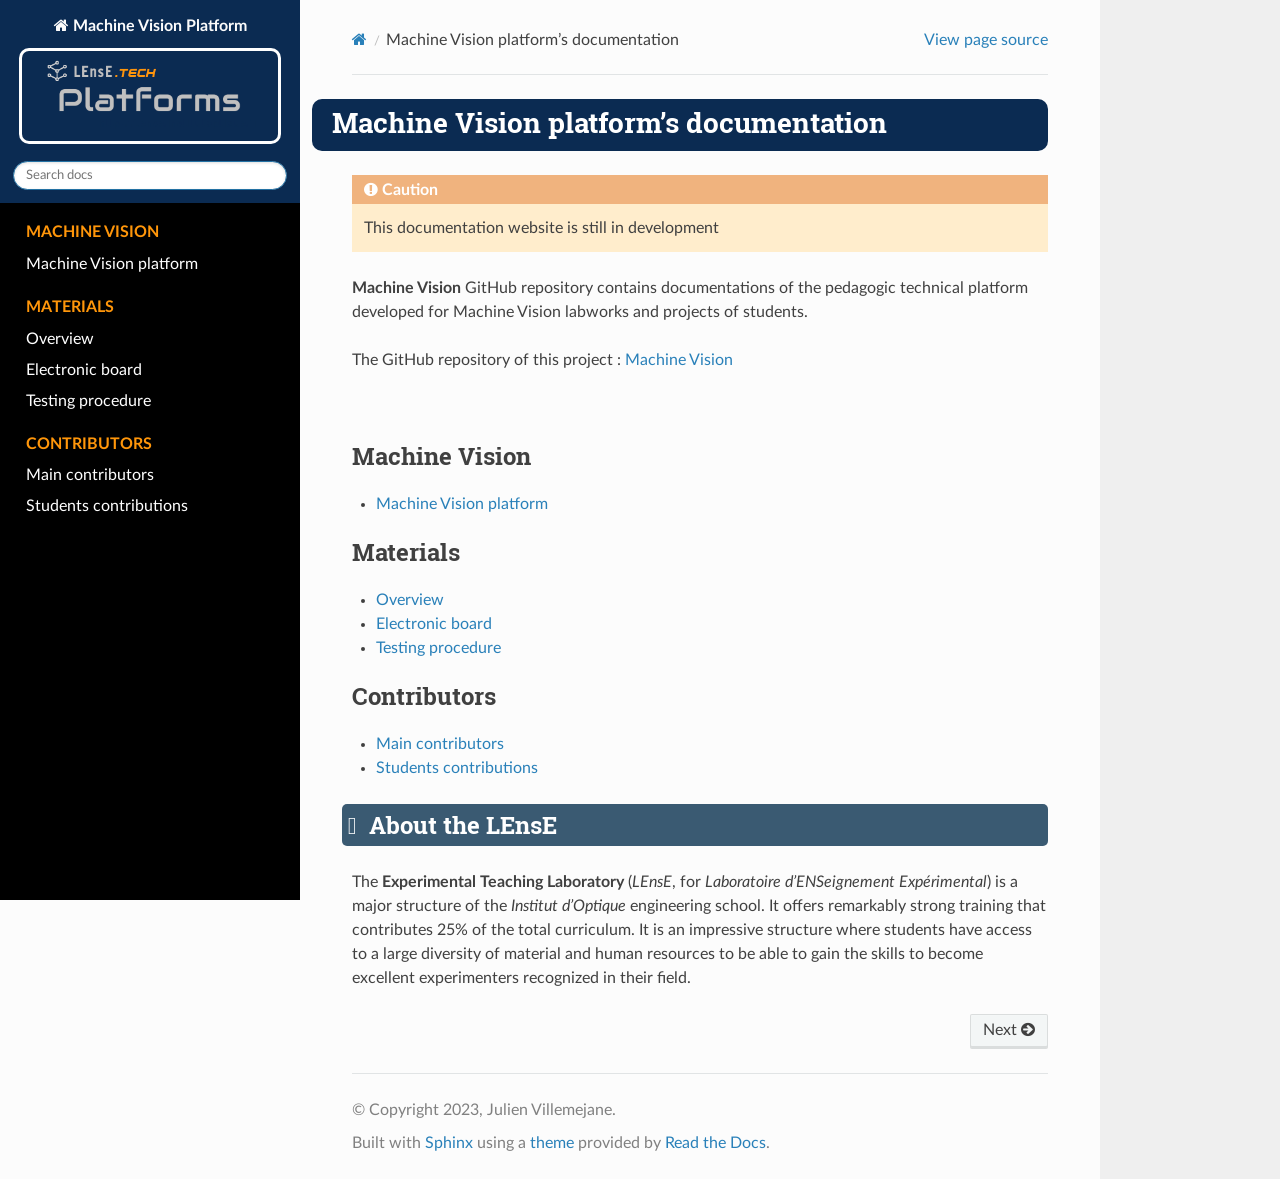
==== index.html @ 9639052a "deploy: 1782988dc6dbb847983452eb9a7c2e5979842144" ====
<!DOCTYPE html>
<html class="writer-html5" lang="en" data-content_root="./">
<head>
  <meta charset="utf-8" /><meta name="viewport" content="width=device-width, initial-scale=1" />

  <meta name="viewport" content="width=device-width, initial-scale=1.0" />
  <title>Machine Vision platform’s documentation &mdash; Machine Vision Platform 0.2 documentation</title>
      <link rel="stylesheet" type="text/css" href="_static/pygments.css?v=80d5e7a1" />
      <link rel="stylesheet" type="text/css" href="_static/css/theme.css?v=19f00094" />
      <link rel="stylesheet" type="text/css" href="_static/css/lense-platforms.css?v=bcf694b5" />

  
  <!--[if lt IE 9]>
    <script src="_static/js/html5shiv.min.js"></script>
  <![endif]-->
  
        <script src="_static/jquery.js?v=5d32c60e"></script>
        <script src="_static/_sphinx_javascript_frameworks_compat.js?v=2cd50e6c"></script>
        <script src="_static/documentation_options.js?v=10f1778b"></script>
        <script src="_static/doctools.js?v=888ff710"></script>
        <script src="_static/sphinx_highlight.js?v=dc90522c"></script>
    <script src="_static/js/theme.js"></script>
    <link rel="index" title="Index" href="genindex.html" />
    <link rel="search" title="Search" href="search.html" />
    <link rel="next" title="Machine Vision Platform" href="contents/machine_vision.html" /> 
</head>

<body class="wy-body-for-nav"> 
  <div class="wy-grid-for-nav">
    <nav data-toggle="wy-nav-shift" class="wy-nav-side">
      <div class="wy-side-scroll">
        <div class="wy-side-nav-search" >

          
          
          <a href="#" class="icon icon-home">
            Machine Vision Platform
              <img src="_static/logo-platforms_git.png" class="logo" alt="Logo"/>
          </a>
<div role="search">
  <form id="rtd-search-form" class="wy-form" action="search.html" method="get">
    <input type="text" name="q" placeholder="Search docs" aria-label="Search docs" />
    <input type="hidden" name="check_keywords" value="yes" />
    <input type="hidden" name="area" value="default" />
  </form>
</div>
        </div><div class="wy-menu wy-menu-vertical" data-spy="affix" role="navigation" aria-label="Navigation menu">
              <p class="caption" role="heading"><span class="caption-text">Machine Vision</span></p>
<ul>
<li class="toctree-l1"><a class="reference internal" href="contents/machine_vision.html">     Machine Vision platform</a></li>
</ul>
<p class="caption" role="heading"><span class="caption-text">Materials</span></p>
<ul>
<li class="toctree-l1"><a class="reference internal" href="contents/material_overview.html">     Overview</a></li>
<li class="toctree-l1"><a class="reference internal" href="contents/material_board.html">     Electronic board</a></li>
<li class="toctree-l1"><a class="reference internal" href="contents/material_testing.html">     Testing procedure</a></li>
</ul>
<p class="caption" role="heading"><span class="caption-text">Contributors</span></p>
<ul>
<li class="toctree-l1"><a class="reference internal" href="contents/main_contributors.html">     Main contributors</a></li>
<li class="toctree-l1"><a class="reference internal" href="contents/other_contributors.html">     Students contributions</a></li>
</ul>

        </div>
      </div>
    </nav>

    <section data-toggle="wy-nav-shift" class="wy-nav-content-wrap"><nav class="wy-nav-top" aria-label="Mobile navigation menu" >
          <i data-toggle="wy-nav-top" class="fa fa-bars"></i>
          <a href="#">Machine Vision Platform</a>
      </nav>

      <div class="wy-nav-content">
        <div class="rst-content">
          <div role="navigation" aria-label="Page navigation">
  <ul class="wy-breadcrumbs">
      <li><a href="#" class="icon icon-home" aria-label="Home"></a></li>
      <li class="breadcrumb-item active">Machine Vision platform’s documentation</li>
      <li class="wy-breadcrumbs-aside">
            <a href="_sources/index.rst.txt" rel="nofollow"> View page source</a>
      </li>
  </ul>
  <hr/>
</div>
          <div role="main" class="document" itemscope="itemscope" itemtype="http://schema.org/Article">
           <div itemprop="articleBody">
             
  <section id="machine-vision-platform-s-documentation">
<h1>Machine Vision platform’s documentation<a class="headerlink" href="#machine-vision-platform-s-documentation" title="Link to this heading"></a></h1>
<div class="admonition caution">
<p class="admonition-title">Caution</p>
<p>This documentation website is still in development</p>
</div>
<p><strong>Machine Vision</strong> GitHub repository contains documentations of the pedagogic technical platform developed for Machine Vision labworks and projects of students.</p>
<p>The GitHub repository of this project : <a class="reference external" href="https://github.com/IOGS-LEnsE-platforms/machine-vision">Machine Vision</a></p>
<div class="line-block">
<div class="line"><br /></div>
</div>
<div class="toctree-wrapper compound">
<p class="caption" role="heading"><span class="caption-text">Machine Vision</span></p>
<ul>
<li class="toctree-l1"><a class="reference internal" href="contents/machine_vision.html">     Machine Vision platform</a></li>
</ul>
</div>
<div class="toctree-wrapper compound">
<p class="caption" role="heading"><span class="caption-text">Materials</span></p>
<ul>
<li class="toctree-l1"><a class="reference internal" href="contents/material_overview.html">     Overview</a></li>
<li class="toctree-l1"><a class="reference internal" href="contents/material_board.html">     Electronic board</a></li>
<li class="toctree-l1"><a class="reference internal" href="contents/material_testing.html">     Testing procedure</a></li>
</ul>
</div>
<div class="toctree-wrapper compound">
</div>
<div class="toctree-wrapper compound">
<p class="caption" role="heading"><span class="caption-text">Contributors</span></p>
<ul>
<li class="toctree-l1"><a class="reference internal" href="contents/main_contributors.html">     Main contributors</a></li>
<li class="toctree-l1"><a class="reference internal" href="contents/other_contributors.html">     Students contributions</a></li>
</ul>
</div>
<section id="about-the-lense">
<h2>About the LEnsE<a class="headerlink" href="#about-the-lense" title="Link to this heading"></a></h2>
<p>The <strong>Experimental Teaching Laboratory</strong> (<em>LEnsE</em>, for <em>Laboratoire d’ENSeignement Expérimental</em>) is a major structure of the <em>Institut d’Optique</em> engineering school. It offers remarkably strong training that contributes 25% of the total curriculum. It is an impressive structure where students have access to a large diversity of material and human resources to be able to gain the skills to become excellent experimenters recognized in their field.</p>
</section>
</section>


           </div>
          </div>
          <footer><div class="rst-footer-buttons" role="navigation" aria-label="Footer">
        <a href="contents/machine_vision.html" class="btn btn-neutral float-right" title="Machine Vision Platform" accesskey="n" rel="next">Next <span class="fa fa-arrow-circle-right" aria-hidden="true"></span></a>
    </div>

  <hr/>

  <div role="contentinfo">
    <p>&#169; Copyright 2023, Julien Villemejane.</p>
  </div>

  Built with <a href="https://www.sphinx-doc.org/">Sphinx</a> using a
    <a href="https://github.com/readthedocs/sphinx_rtd_theme">theme</a>
    provided by <a href="https://readthedocs.org">Read the Docs</a>.
   

</footer>
        </div>
      </div>
    </section>
  </div>
  <script>
      jQuery(function () {
          SphinxRtdTheme.Navigation.enable(true);
      });
  </script> 

</body>
</html>
---- _static/pygments.css ----
pre { line-height: 125%; }
td.linenos .normal { color: inherit; background-color: transparent; padding-left: 5px; padding-right: 5px; }
span.linenos { color: inherit; background-color: transparent; padding-left: 5px; padding-right: 5px; }
td.linenos .special { color: #000000; background-color: #ffffc0; padding-left: 5px; padding-right: 5px; }
span.linenos.special { color: #000000; background-color: #ffffc0; padding-left: 5px; padding-right: 5px; }
.highlight .hll { background-color: #ffffcc }
.highlight { background: #f8f8f8; }
.highlight .c { color: #3D7B7B; font-style: italic } /* Comment */
.highlight .err { border: 1px solid #FF0000 } /* Error */
.highlight .k { color: #008000; font-weight: bold } /* Keyword */
.highlight .o { color: #666666 } /* Operator */
.highlight .ch { color: #3D7B7B; font-style: italic } /* Comment.Hashbang */
.highlight .cm { color: #3D7B7B; font-style: italic } /* Comment.Multiline */
.highlight .cp { color: #9C6500 } /* Comment.Preproc */
.highlight .cpf { color: #3D7B7B; font-style: italic } /* Comment.PreprocFile */
.highlight .c1 { color: #3D7B7B; font-style: italic } /* Comment.Single */
.highlight .cs { color: #3D7B7B; font-style: italic } /* Comment.Special */
.highlight .gd { color: #A00000 } /* Generic.Deleted */
.highlight .ge { font-style: italic } /* Generic.Emph */
.highlight .ges { font-weight: bold; font-style: italic } /* Generic.EmphStrong */
.highlight .gr { color: #E40000 } /* Generic.Error */
.highlight .gh { color: #000080; font-weight: bold } /* Generic.Heading */
.highlight .gi { color: #008400 } /* Generic.Inserted */
.highlight .go { color: #717171 } /* Generic.Output */
.highlight .gp { color: #000080; font-weight: bold } /* Generic.Prompt */
.highlight .gs { font-weight: bold } /* Generic.Strong */
.highlight .gu { color: #800080; font-weight: bold } /* Generic.Subheading */
.highlight .gt { color: #0044DD } /* Generic.Traceback */
.highlight .kc { color: #008000; font-weight: bold } /* Keyword.Constant */
.highlight .kd { color: #008000; font-weight: bold } /* Keyword.Declaration */
.highlight .kn { color: #008000; font-weight: bold } /* Keyword.Namespace */
.highlight .kp { color: #008000 } /* Keyword.Pseudo */
.highlight .kr { color: #008000; font-weight: bold } /* Keyword.Reserved */
.highlight .kt { color: #B00040 } /* Keyword.Type */
.highlight .m { color: #666666 } /* Literal.Number */
.highlight .s { color: #BA2121 } /* Literal.String */
.highlight .na { color: #687822 } /* Name.Attribute */
.highlight .nb { color: #008000 } /* Name.Builtin */
.highlight .nc { color: #0000FF; font-weight: bold } /* Name.Class */
.highlight .no { color: #880000 } /* Name.Constant */
.highlight .nd { color: #AA22FF } /* Name.Decorator */
.highlight .ni { color: #717171; font-weight: bold } /* Name.Entity */
.highlight .ne { color: #CB3F38; font-weight: bold } /* Name.Exception */
.highlight .nf { color: #0000FF } /* Name.Function */
.highlight .nl { color: #767600 } /* Name.Label */
.highlight .nn { color: #0000FF; font-weight: bold } /* Name.Namespace */
.highlight .nt { color: #008000; font-weight: bold } /* Name.Tag */
.highlight .nv { color: #19177C } /* Name.Variable */
.highlight .ow { color: #AA22FF; font-weight: bold } /* Operator.Word */
.highlight .w { color: #bbbbbb } /* Text.Whitespace */
.highlight .mb { color: #666666 } /* Literal.Number.Bin */
.highlight .mf { color: #666666 } /* Literal.Number.Float */
.highlight .mh { color: #666666 } /* Literal.Number.Hex */
.highlight .mi { color: #666666 } /* Literal.Number.Integer */
.highlight .mo { color: #666666 } /* Literal.Number.Oct */
.highlight .sa { color: #BA2121 } /* Literal.String.Affix */
.highlight .sb { color: #BA2121 } /* Literal.String.Backtick */
.highlight .sc { color: #BA2121 } /* Literal.String.Char */
.highlight .dl { color: #BA2121 } /* Literal.String.Delimiter */
.highlight .sd { color: #BA2121; font-style: italic } /* Literal.String.Doc */
.highlight .s2 { color: #BA2121 } /* Literal.String.Double */
.highlight .se { color: #AA5D1F; font-weight: bold } /* Literal.String.Escape */
.highlight .sh { color: #BA2121 } /* Literal.String.Heredoc */
.highlight .si { color: #A45A77; font-weight: bold } /* Literal.String.Interpol */
.highlight .sx { color: #008000 } /* Literal.String.Other */
.highlight .sr { color: #A45A77 } /* Literal.String.Regex */
.highlight .s1 { color: #BA2121 } /* Literal.String.Single */
.highlight .ss { color: #19177C } /* Literal.String.Symbol */
.highlight .bp { color: #008000 } /* Name.Builtin.Pseudo */
.highlight .fm { color: #0000FF } /* Name.Function.Magic */
.highlight .vc { color: #19177C } /* Name.Variable.Class */
.highlight .vg { color: #19177C } /* Name.Variable.Global */
.highlight .vi { color: #19177C } /* Name.Variable.Instance */
.highlight .vm { color: #19177C } /* Name.Variable.Magic */
.highlight .il { color: #666666 } /* Literal.Number.Integer.Long */
---- _static/css/theme.css ----
html{box-sizing:border-box}*,:after,:before{box-sizing:inherit}article,aside,details,figcaption,figure,footer,header,hgroup,nav,section{display:block}audio,canvas,video{display:inline-block;*display:inline;*zoom:1}[hidden],audio:not([controls]){display:none}*{-webkit-box-sizing:border-box;-moz-box-sizing:border-box;box-sizing:border-box}html{font-size:100%;-webkit-text-size-adjust:100%;-ms-text-size-adjust:100%}body{margin:0}a:active,a:hover{outline:0}abbr[title]{border-bottom:1px dotted}b,strong{font-weight:700}blockquote{margin:0}dfn{font-style:italic}ins{background:#ff9;text-decoration:none}ins,mark{color:#000}mark{background:#ff0;font-style:italic;font-weight:700}.rst-content code,.rst-content tt,code,kbd,pre,samp{font-family:monospace,serif;_font-family:courier new,monospace;font-size:1em}pre{white-space:pre}q{quotes:none}q:after,q:before{content:"";content:none}small{font-size:85%}sub,sup{font-size:75%;line-height:0;position:relative;vertical-align:baseline}sup{top:-.5em}sub{bottom:-.25em}dl,ol,ul{margin:0;padding:0;list-style:none;list-style-image:none}li{list-style:none}dd{margin:0}img{border:0;-ms-interpolation-mode:bicubic;vertical-align:middle;max-width:100%}svg:not(:root){overflow:hidden}figure,form{margin:0}label{cursor:pointer}button,input,select,textarea{font-size:100%;margin:0;vertical-align:baseline;*vertical-align:middle}button,input{line-height:normal}button,input[type=button],input[type=reset],input[type=submit]{cursor:pointer;-webkit-appearance:button;*overflow:visible}button[disabled],input[disabled]{cursor:default}input[type=search]{-webkit-appearance:textfield;-moz-box-sizing:content-box;-webkit-box-sizing:content-box;box-sizing:content-box}textarea{resize:vertical}table{border-collapse:collapse;border-spacing:0}td{vertical-align:top}.chromeframe{margin:.2em 0;background:#ccc;color:#000;padding:.2em 0}.ir{display:block;border:0;text-indent:-999em;overflow:hidden;background-color:transparent;background-repeat:no-repeat;text-align:left;direction:ltr;*line-height:0}.ir br{display:none}.hidden{display:none!important;visibility:hidden}.visuallyhidden{border:0;clip:rect(0 0 0 0);height:1px;margin:-1px;overflow:hidden;padding:0;position:absolute;width:1px}.visuallyhidden.focusable:active,.visuallyhidden.focusable:focus{clip:auto;height:auto;margin:0;overflow:visible;position:static;width:auto}.invisible{visibility:hidden}.relative{position:relative}big,small{font-size:100%}@media print{body,html,section{background:none!important}*{box-shadow:none!important;text-shadow:none!important;filter:none!important;-ms-filter:none!important}a,a:visited{text-decoration:underline}.ir a:after,a[href^="#"]:after,a[href^="javascript:"]:after{content:""}blockquote,pre{page-break-inside:avoid}thead{display:table-header-group}img,tr{page-break-inside:avoid}img{max-width:100%!important}@page{margin:.5cm}.rst-content .toctree-wrapper>p.caption,h2,h3,p{orphans:3;widows:3}.rst-content .toctree-wrapper>p.caption,h2,h3{page-break-after:avoid}}.btn,.fa:before,.icon:before,.rst-content .admonition,.rst-content .admonition-title:before,.rst-content .admonition-todo,.rst-content .attention,.rst-content .caution,.rst-content .code-block-caption .headerlink:before,.rst-content .danger,.rst-content .eqno .headerlink:before,.rst-content .error,.rst-content .hint,.rst-content .important,.rst-content .note,.rst-content .seealso,.rst-content .tip,.rst-content .warning,.rst-content code.download span:first-child:before,.rst-content dl dt .headerlink:before,.rst-content h1 .headerlink:before,.rst-content h2 .headerlink:before,.rst-content h3 .headerlink:before,.rst-content h4 .headerlink:before,.rst-content h5 .headerlink:before,.rst-content h6 .headerlink:before,.rst-content p.caption .headerlink:before,.rst-content p .headerlink:before,.rst-content table>caption .headerlink:before,.rst-content tt.download span:first-child:before,.wy-alert,.wy-dropdown .caret:before,.wy-inline-validate.wy-inline-validate-danger .wy-input-context:before,.wy-inline-validate.wy-inline-validate-info .wy-input-context:before,.wy-inline-validate.wy-inline-validate-success .wy-input-context:before,.wy-inline-validate.wy-inline-validate-warning .wy-input-context:before,.wy-menu-vertical li.current>a button.toctree-expand:before,.wy-menu-vertical li.on a button.toctree-expand:before,.wy-menu-vertical li button.toctree-expand:before,input[type=color],input[type=date],input[type=datetime-local],input[type=datetime],input[type=email],input[type=month],input[type=number],input[type=password],input[type=search],input[type=tel],input[type=text],input[type=time],input[type=url],input[type=week],select,textarea{-webkit-font-smoothing:antialiased}.clearfix{*zoom:1}.clearfix:after,.clearfix:before{display:table;content:""}.clearfix:after{clear:both}/*!
 *  Font Awesome 4.7.0 by @davegandy - http://fontawesome.io - @fontawesome
 *  License - http://fontawesome.io/license (Font: SIL OFL 1.1, CSS: MIT License)
 */@font-face{font-family:FontAwesome;src:url(fonts/fontawesome-webfont.eot?674f50d287a8c48dc19ba404d20fe713);src:url(fonts/fontawesome-webfont.eot?674f50d287a8c48dc19ba404d20fe713?#iefix&v=4.7.0) format("embedded-opentype"),url(fonts/fontawesome-webfont.woff2?af7ae505a9eed503f8b8e6982036873e) format("woff2"),url(fonts/fontawesome-webfont.woff?fee66e712a8a08eef5805a46892932ad) format("woff"),url(fonts/fontawesome-webfont.ttf?b06871f281fee6b241d60582ae9369b9) format("truetype"),url(fonts/fontawesome-webfont.svg?912ec66d7572ff821749319396470bde#fontawesomeregular) format("svg");font-weight:400;font-style:normal}.fa,.icon,.rst-content .admonition-title,.rst-content .code-block-caption .headerlink,.rst-content .eqno .headerlink,.rst-content code.download span:first-child,.rst-content dl dt .headerlink,.rst-content h1 .headerlink,.rst-content h2 .headerlink,.rst-content h3 .headerlink,.rst-content h4 .headerlink,.rst-content h5 .headerlink,.rst-content h6 .headerlink,.rst-content p.caption .headerlink,.rst-content p .headerlink,.rst-content table>caption .headerlink,.rst-content tt.download span:first-child,.wy-menu-vertical li.current>a button.toctree-expand,.wy-menu-vertical li.on a button.toctree-expand,.wy-menu-vertical li button.toctree-expand{display:inline-block;font:normal normal normal 14px/1 FontAwesome;font-size:inherit;text-rendering:auto;-webkit-font-smoothing:antialiased;-moz-osx-font-smoothing:grayscale}.fa-lg{font-size:1.33333em;line-height:.75em;vertical-align:-15%}.fa-2x{font-size:2em}.fa-3x{font-size:3em}.fa-4x{font-size:4em}.fa-5x{font-size:5em}.fa-fw{width:1.28571em;text-align:center}.fa-ul{padding-left:0;margin-left:2.14286em;list-style-type:none}.fa-ul>li{position:relative}.fa-li{position:absolute;left:-2.14286em;width:2.14286em;top:.14286em;text-align:center}.fa-li.fa-lg{left:-1.85714em}.fa-border{padding:.2em .25em .15em;border:.08em solid #eee;border-radius:.1em}.fa-pull-left{float:left}.fa-pull-right{float:right}.fa-pull-left.icon,.fa.fa-pull-left,.rst-content .code-block-caption .fa-pull-left.headerlink,.rst-content .eqno .fa-pull-left.headerlink,.rst-content .fa-pull-left.admonition-title,.rst-content code.download span.fa-pull-left:first-child,.rst-content dl dt .fa-pull-left.headerlink,.rst-content h1 .fa-pull-left.headerlink,.rst-content h2 .fa-pull-left.headerlink,.rst-content h3 .fa-pull-left.headerlink,.rst-content h4 .fa-pull-left.headerlink,.rst-content h5 .fa-pull-left.headerlink,.rst-content h6 .fa-pull-left.headerlink,.rst-content p .fa-pull-left.headerlink,.rst-content table>caption .fa-pull-left.headerlink,.rst-content tt.download span.fa-pull-left:first-child,.wy-menu-vertical li.current>a button.fa-pull-left.toctree-expand,.wy-menu-vertical li.on a button.fa-pull-left.toctree-expand,.wy-menu-vertical li button.fa-pull-left.toctree-expand{margin-right:.3em}.fa-pull-right.icon,.fa.fa-pull-right,.rst-content .code-block-caption .fa-pull-right.headerlink,.rst-content .eqno .fa-pull-right.headerlink,.rst-content .fa-pull-right.admonition-title,.rst-content code.download span.fa-pull-right:first-child,.rst-content dl dt .fa-pull-right.headerlink,.rst-content h1 .fa-pull-right.headerlink,.rst-content h2 .fa-pull-right.headerlink,.rst-content h3 .fa-pull-right.headerlink,.rst-content h4 .fa-pull-right.headerlink,.rst-content h5 .fa-pull-right.headerlink,.rst-content h6 .fa-pull-right.headerlink,.rst-content p .fa-pull-right.headerlink,.rst-content table>caption .fa-pull-right.headerlink,.rst-content tt.download span.fa-pull-right:first-child,.wy-menu-vertical li.current>a button.fa-pull-right.toctree-expand,.wy-menu-vertical li.on a button.fa-pull-right.toctree-expand,.wy-menu-vertical li button.fa-pull-right.toctree-expand{margin-left:.3em}.pull-right{float:right}.pull-left{float:left}.fa.pull-left,.pull-left.icon,.rst-content .code-block-caption .pull-left.headerlink,.rst-content .eqno .pull-left.headerlink,.rst-content .pull-left.admonition-title,.rst-content code.download span.pull-left:first-child,.rst-content dl dt .pull-left.headerlink,.rst-content h1 .pull-left.headerlink,.rst-content h2 .pull-left.headerlink,.rst-content h3 .pull-left.headerlink,.rst-content h4 .pull-left.headerlink,.rst-content h5 .pull-left.headerlink,.rst-content h6 .pull-left.headerlink,.rst-content p .pull-left.headerlink,.rst-content table>caption .pull-left.headerlink,.rst-content tt.download span.pull-left:first-child,.wy-menu-vertical li.current>a button.pull-left.toctree-expand,.wy-menu-vertical li.on a button.pull-left.toctree-expand,.wy-menu-vertical li button.pull-left.toctree-expand{margin-right:.3em}.fa.pull-right,.pull-right.icon,.rst-content .code-block-caption .pull-right.headerlink,.rst-content .eqno .pull-right.headerlink,.rst-content .pull-right.admonition-title,.rst-content code.download span.pull-right:first-child,.rst-content dl dt .pull-right.headerlink,.rst-content h1 .pull-right.headerlink,.rst-content h2 .pull-right.headerlink,.rst-content h3 .pull-right.headerlink,.rst-content h4 .pull-right.headerlink,.rst-content h5 .pull-right.headerlink,.rst-content h6 .pull-right.headerlink,.rst-content p .pull-right.headerlink,.rst-content table>caption .pull-right.headerlink,.rst-content tt.download span.pull-right:first-child,.wy-menu-vertical li.current>a button.pull-right.toctree-expand,.wy-menu-vertical li.on a button.pull-right.toctree-expand,.wy-menu-vertical li button.pull-right.toctree-expand{margin-left:.3em}.fa-spin{-webkit-animation:fa-spin 2s linear infinite;animation:fa-spin 2s linear infinite}.fa-pulse{-webkit-animation:fa-spin 1s steps(8) infinite;animation:fa-spin 1s steps(8) infinite}@-webkit-keyframes fa-spin{0%{-webkit-transform:rotate(0deg);transform:rotate(0deg)}to{-webkit-transform:rotate(359deg);transform:rotate(359deg)}}@keyframes fa-spin{0%{-webkit-transform:rotate(0deg);transform:rotate(0deg)}to{-webkit-transform:rotate(359deg);transform:rotate(359deg)}}.fa-rotate-90{-ms-filter:"progid:DXImageTransform.Microsoft.BasicImage(rotation=1)";-webkit-transform:rotate(90deg);-ms-transform:rotate(90deg);transform:rotate(90deg)}.fa-rotate-180{-ms-filter:"progid:DXImageTransform.Microsoft.BasicImage(rotation=2)";-webkit-transform:rotate(180deg);-ms-transform:rotate(180deg);transform:rotate(180deg)}.fa-rotate-270{-ms-filter:"progid:DXImageTransform.Microsoft.BasicImage(rotation=3)";-webkit-transform:rotate(270deg);-ms-transform:rotate(270deg);transform:rotate(270deg)}.fa-flip-horizontal{-ms-filter:"progid:DXImageTransform.Microsoft.BasicImage(rotation=0, mirror=1)";-webkit-transform:scaleX(-1);-ms-transform:scaleX(-1);transform:scaleX(-1)}.fa-flip-vertical{-ms-filter:"progid:DXImageTransform.Microsoft.BasicImage(rotation=2, mirror=1)";-webkit-transform:scaleY(-1);-ms-transform:scaleY(-1);transform:scaleY(-1)}:root .fa-flip-horizontal,:root .fa-flip-vertical,:root .fa-rotate-90,:root .fa-rotate-180,:root .fa-rotate-270{filter:none}.fa-stack{position:relative;display:inline-block;width:2em;height:2em;line-height:2em;vertical-align:middle}.fa-stack-1x,.fa-stack-2x{position:absolute;left:0;width:100%;text-align:center}.fa-stack-1x{line-height:inherit}.fa-stack-2x{font-size:2em}.fa-inverse{color:#fff}.fa-glass:before{content:""}.fa-music:before{content:""}.fa-search:before,.icon-search:before{content:""}.fa-envelope-o:before{content:""}.fa-heart:before{content:""}.fa-star:before{content:""}.fa-star-o:before{content:""}.fa-user:before{content:""}.fa-film:before{content:""}.fa-th-large:before{content:""}.fa-th:before{content:""}.fa-th-list:before{content:""}.fa-check:before{content:""}.fa-close:before,.fa-remove:before,.fa-times:before{content:""}.fa-search-plus:before{content:""}.fa-search-minus:before{content:""}.fa-power-off:before{content:""}.fa-signal:before{content:""}.fa-cog:before,.fa-gear:before{content:""}.fa-trash-o:before{content:""}.fa-home:before,.icon-home:before{content:""}.fa-file-o:before{content:""}.fa-clock-o:before{content:""}.fa-road:before{content:""}.fa-download:before,.rst-content code.download span:first-child:before,.rst-content tt.download span:first-child:before{content:""}.fa-arrow-circle-o-down:before{content:""}.fa-arrow-circle-o-up:before{content:""}.fa-inbox:before{content:""}.fa-play-circle-o:before{content:""}.fa-repeat:before,.fa-rotate-right:before{content:""}.fa-refresh:before{content:""}.fa-list-alt:before{content:""}.fa-lock:before{content:""}.fa-flag:before{content:""}.fa-headphones:before{content:""}.fa-volume-off:before{content:""}.fa-volume-down:before{content:""}.fa-volume-up:before{content:""}.fa-qrcode:before{content:""}.fa-barcode:before{content:""}.fa-tag:before{content:""}.fa-tags:before{content:""}.fa-book:before,.icon-book:before{content:""}.fa-bookmark:before{content:""}.fa-print:before{content:""}.fa-camera:before{content:""}.fa-font:before{content:""}.fa-bold:before{content:""}.fa-italic:before{content:""}.fa-text-height:before{content:""}.fa-text-width:before{content:""}.fa-align-left:before{content:""}.fa-align-center:before{content:""}.fa-align-right:before{content:""}.fa-align-justify:before{content:""}.fa-list:before{content:""}.fa-dedent:before,.fa-outdent:before{content:""}.fa-indent:before{content:""}.fa-video-camera:before{content:""}.fa-image:before,.fa-photo:before,.fa-picture-o:before{content:""}.fa-pencil:before{content:""}.fa-map-marker:before{content:""}.fa-adjust:before{content:""}.fa-tint:before{content:""}.fa-edit:before,.fa-pencil-square-o:before{content:""}.fa-share-square-o:before{content:""}.fa-check-square-o:before{content:""}.fa-arrows:before{content:""}.fa-step-backward:before{content:""}.fa-fast-backward:before{content:""}.fa-backward:before{content:""}.fa-play:before{content:""}.fa-pause:before{content:""}.fa-stop:before{content:""}.fa-forward:before{content:""}.fa-fast-forward:before{content:""}.fa-step-forward:before{content:""}.fa-eject:before{content:""}.fa-chevron-left:before{content:""}.fa-chevron-right:before{content:""}.fa-plus-circle:before{content:""}.fa-minus-circle:before{content:""}.fa-times-circle:before,.wy-inline-validate.wy-inline-validate-danger .wy-input-context:before{content:""}.fa-check-circle:before,.wy-inline-validate.wy-inline-validate-success .wy-input-context:before{content:""}.fa-question-circle:before{content:""}.fa-info-circle:before{content:""}.fa-crosshairs:before{content:""}.fa-times-circle-o:before{content:""}.fa-check-circle-o:before{content:""}.fa-ban:before{content:""}.fa-arrow-left:before{content:""}.fa-arrow-right:before{content:""}.fa-arrow-up:before{content:""}.fa-arrow-down:before{content:""}.fa-mail-forward:before,.fa-share:before{content:""}.fa-expand:before{content:""}.fa-compress:before{content:""}.fa-plus:before{content:""}.fa-minus:before{content:""}.fa-asterisk:before{content:""}.fa-exclamation-circle:before,.rst-content .admonition-title:before,.wy-inline-validate.wy-inline-validate-info .wy-input-context:before,.wy-inline-validate.wy-inline-validate-warning .wy-input-context:before{content:""}.fa-gift:before{content:""}.fa-leaf:before{content:""}.fa-fire:before,.icon-fire:before{content:""}.fa-eye:before{content:""}.fa-eye-slash:before{content:""}.fa-exclamation-triangle:before,.fa-warning:before{content:""}.fa-plane:before{content:""}.fa-calendar:before{content:""}.fa-random:before{content:""}.fa-comment:before{content:""}.fa-magnet:before{content:""}.fa-chevron-up:before{content:""}.fa-chevron-down:before{content:""}.fa-retweet:before{content:""}.fa-shopping-cart:before{content:""}.fa-folder:before{content:""}.fa-folder-open:before{content:""}.fa-arrows-v:before{content:""}.fa-arrows-h:before{content:""}.fa-bar-chart-o:before,.fa-bar-chart:before{content:""}.fa-twitter-square:before{content:""}.fa-facebook-square:before{content:""}.fa-camera-retro:before{content:""}.fa-key:before{content:""}.fa-cogs:before,.fa-gears:before{content:""}.fa-comments:before{content:""}.fa-thumbs-o-up:before{content:""}.fa-thumbs-o-down:before{content:""}.fa-star-half:before{content:""}.fa-heart-o:before{content:""}.fa-sign-out:before{content:""}.fa-linkedin-square:before{content:""}.fa-thumb-tack:before{content:""}.fa-external-link:before{content:""}.fa-sign-in:before{content:""}.fa-trophy:before{content:""}.fa-github-square:before{content:""}.fa-upload:before{content:""}.fa-lemon-o:before{content:""}.fa-phone:before{content:""}.fa-square-o:before{content:""}.fa-bookmark-o:before{content:""}.fa-phone-square:before{content:""}.fa-twitter:before{content:""}.fa-facebook-f:before,.fa-facebook:before{content:""}.fa-github:before,.icon-github:before{content:""}.fa-unlock:before{content:""}.fa-credit-card:before{content:""}.fa-feed:before,.fa-rss:before{content:""}.fa-hdd-o:before{content:""}.fa-bullhorn:before{content:""}.fa-bell:before{content:""}.fa-certificate:before{content:""}.fa-hand-o-right:before{content:""}.fa-hand-o-left:before{content:""}.fa-hand-o-up:before{content:""}.fa-hand-o-down:before{content:""}.fa-arrow-circle-left:before,.icon-circle-arrow-left:before{content:""}.fa-arrow-circle-right:before,.icon-circle-arrow-right:before{content:""}.fa-arrow-circle-up:before{content:""}.fa-arrow-circle-down:before{content:""}.fa-globe:before{content:""}.fa-wrench:before{content:""}.fa-tasks:before{content:""}.fa-filter:before{content:""}.fa-briefcase:before{content:""}.fa-arrows-alt:before{content:""}.fa-group:before,.fa-users:before{content:""}.fa-chain:before,.fa-link:before,.icon-link:before{content:""}.fa-cloud:before{content:""}.fa-flask:before{content:""}.fa-cut:before,.fa-scissors:before{content:""}.fa-copy:before,.fa-files-o:before{content:""}.fa-paperclip:before{content:""}.fa-floppy-o:before,.fa-save:before{content:""}.fa-square:before{content:""}.fa-bars:before,.fa-navicon:before,.fa-reorder:before{content:""}.fa-list-ul:before{content:""}.fa-list-ol:before{content:""}.fa-strikethrough:before{content:""}.fa-underline:before{content:""}.fa-table:before{content:""}.fa-magic:before{content:""}.fa-truck:before{content:""}.fa-pinterest:before{content:""}.fa-pinterest-square:before{content:""}.fa-google-plus-square:before{content:""}.fa-google-plus:before{content:""}.fa-money:before{content:""}.fa-caret-down:before,.icon-caret-down:before,.wy-dropdown .caret:before{content:""}.fa-caret-up:before{content:""}.fa-caret-left:before{content:""}.fa-caret-right:before{content:""}.fa-columns:before{content:""}.fa-sort:before,.fa-unsorted:before{content:""}.fa-sort-desc:before,.fa-sort-down:before{content:""}.fa-sort-asc:before,.fa-sort-up:before{content:""}.fa-envelope:before{content:""}.fa-linkedin:before{content:""}.fa-rotate-left:before,.fa-undo:before{content:""}.fa-gavel:before,.fa-legal:before{content:""}.fa-dashboard:before,.fa-tachometer:before{content:""}.fa-comment-o:before{content:""}.fa-comments-o:before{content:""}.fa-bolt:before,.fa-flash:before{content:""}.fa-sitemap:before{content:""}.fa-umbrella:before{content:""}.fa-clipboard:before,.fa-paste:before{content:""}.fa-lightbulb-o:before{content:""}.fa-exchange:before{content:""}.fa-cloud-download:before{content:""}.fa-cloud-upload:before{content:""}.fa-user-md:before{content:""}.fa-stethoscope:before{content:""}.fa-suitcase:before{content:""}.fa-bell-o:before{content:""}.fa-coffee:before{content:""}.fa-cutlery:before{content:""}.fa-file-text-o:before{content:""}.fa-building-o:before{content:""}.fa-hospital-o:before{content:""}.fa-ambulance:before{content:""}.fa-medkit:before{content:""}.fa-fighter-jet:before{content:""}.fa-beer:before{content:""}.fa-h-square:before{content:""}.fa-plus-square:before{content:""}.fa-angle-double-left:before{content:""}.fa-angle-double-right:before{content:""}.fa-angle-double-up:before{content:""}.fa-angle-double-down:before{content:""}.fa-angle-left:before{content:""}.fa-angle-right:before{content:""}.fa-angle-up:before{content:""}.fa-angle-down:before{content:""}.fa-desktop:before{content:""}.fa-laptop:before{content:""}.fa-tablet:before{content:""}.fa-mobile-phone:before,.fa-mobile:before{content:""}.fa-circle-o:before{content:""}.fa-quote-left:before{content:""}.fa-quote-right:before{content:""}.fa-spinner:before{content:""}.fa-circle:before{content:""}.fa-mail-reply:before,.fa-reply:before{content:""}.fa-github-alt:before{content:""}.fa-folder-o:before{content:""}.fa-folder-open-o:before{content:""}.fa-smile-o:before{content:""}.fa-frown-o:before{content:""}.fa-meh-o:before{content:""}.fa-gamepad:before{content:""}.fa-keyboard-o:before{content:""}.fa-flag-o:before{content:""}.fa-flag-checkered:before{content:""}.fa-terminal:before{content:""}.fa-code:before{content:""}.fa-mail-reply-all:before,.fa-reply-all:before{content:""}.fa-star-half-empty:before,.fa-star-half-full:before,.fa-star-half-o:before{content:""}.fa-location-arrow:before{content:""}.fa-crop:before{content:""}.fa-code-fork:before{content:""}.fa-chain-broken:before,.fa-unlink:before{content:""}.fa-question:before{content:""}.fa-info:before{content:""}.fa-exclamation:before{content:""}.fa-superscript:before{content:""}.fa-subscript:before{content:""}.fa-eraser:before{content:""}.fa-puzzle-piece:before{content:""}.fa-microphone:before{content:""}.fa-microphone-slash:before{content:""}.fa-shield:before{content:""}.fa-calendar-o:before{content:""}.fa-fire-extinguisher:before{content:""}.fa-rocket:before{content:""}.fa-maxcdn:before{content:""}.fa-chevron-circle-left:before{content:""}.fa-chevron-circle-right:before{content:""}.fa-chevron-circle-up:before{content:""}.fa-chevron-circle-down:before{content:""}.fa-html5:before{content:""}.fa-css3:before{content:""}.fa-anchor:before{content:""}.fa-unlock-alt:before{content:""}.fa-bullseye:before{content:""}.fa-ellipsis-h:before{content:""}.fa-ellipsis-v:before{content:""}.fa-rss-square:before{content:""}.fa-play-circle:before{content:""}.fa-ticket:before{content:""}.fa-minus-square:before{content:""}.fa-minus-square-o:before,.wy-menu-vertical li.current>a button.toctree-expand:before,.wy-menu-vertical li.on a button.toctree-expand:before{content:""}.fa-level-up:before{content:""}.fa-level-down:before{content:""}.fa-check-square:before{content:""}.fa-pencil-square:before{content:""}.fa-external-link-square:before{content:""}.fa-share-square:before{content:""}.fa-compass:before{content:""}.fa-caret-square-o-down:before,.fa-toggle-down:before{content:""}.fa-caret-square-o-up:before,.fa-toggle-up:before{content:""}.fa-caret-square-o-right:before,.fa-toggle-right:before{content:""}.fa-eur:before,.fa-euro:before{content:""}.fa-gbp:before{content:""}.fa-dollar:before,.fa-usd:before{content:""}.fa-inr:before,.fa-rupee:before{content:""}.fa-cny:before,.fa-jpy:before,.fa-rmb:before,.fa-yen:before{content:""}.fa-rouble:before,.fa-rub:before,.fa-ruble:before{content:""}.fa-krw:before,.fa-won:before{content:""}.fa-bitcoin:before,.fa-btc:before{content:""}.fa-file:before{content:""}.fa-file-text:before{content:""}.fa-sort-alpha-asc:before{content:""}.fa-sort-alpha-desc:before{content:""}.fa-sort-amount-asc:before{content:""}.fa-sort-amount-desc:before{content:""}.fa-sort-numeric-asc:before{content:""}.fa-sort-numeric-desc:before{content:""}.fa-thumbs-up:before{content:""}.fa-thumbs-down:before{content:""}.fa-youtube-square:before{content:""}.fa-youtube:before{content:""}.fa-xing:before{content:""}.fa-xing-square:before{content:""}.fa-youtube-play:before{content:""}.fa-dropbox:before{content:""}.fa-stack-overflow:before{content:""}.fa-instagram:before{content:""}.fa-flickr:before{content:""}.fa-adn:before{content:""}.fa-bitbucket:before,.icon-bitbucket:before{content:""}.fa-bitbucket-square:before{content:""}.fa-tumblr:before{content:""}.fa-tumblr-square:before{content:""}.fa-long-arrow-down:before{content:""}.fa-long-arrow-up:before{content:""}.fa-long-arrow-left:before{content:""}.fa-long-arrow-right:before{content:""}.fa-apple:before{content:""}.fa-windows:before{content:""}.fa-android:before{content:""}.fa-linux:before{content:""}.fa-dribbble:before{content:""}.fa-skype:before{content:""}.fa-foursquare:before{content:""}.fa-trello:before{content:""}.fa-female:before{content:""}.fa-male:before{content:""}.fa-gittip:before,.fa-gratipay:before{content:""}.fa-sun-o:before{content:""}.fa-moon-o:before{content:""}.fa-archive:before{content:""}.fa-bug:before{content:""}.fa-vk:before{content:""}.fa-weibo:before{content:""}.fa-renren:before{content:""}.fa-pagelines:before{content:""}.fa-stack-exchange:before{content:""}.fa-arrow-circle-o-right:before{content:""}.fa-arrow-circle-o-left:before{content:""}.fa-caret-square-o-left:before,.fa-toggle-left:before{content:""}.fa-dot-circle-o:before{content:""}.fa-wheelchair:before{content:""}.fa-vimeo-square:before{content:""}.fa-try:before,.fa-turkish-lira:before{content:""}.fa-plus-square-o:before,.wy-menu-vertical li button.toctree-expand:before{content:""}.fa-space-shuttle:before{content:""}.fa-slack:before{content:""}.fa-envelope-square:before{content:""}.fa-wordpress:before{content:""}.fa-openid:before{content:""}.fa-bank:before,.fa-institution:before,.fa-university:before{content:""}.fa-graduation-cap:before,.fa-mortar-board:before{content:""}.fa-yahoo:before{content:""}.fa-google:before{content:""}.fa-reddit:before{content:""}.fa-reddit-square:before{content:""}.fa-stumbleupon-circle:before{content:""}.fa-stumbleupon:before{content:""}.fa-delicious:before{content:""}.fa-digg:before{content:""}.fa-pied-piper-pp:before{content:""}.fa-pied-piper-alt:before{content:""}.fa-drupal:before{content:""}.fa-joomla:before{content:""}.fa-language:before{content:""}.fa-fax:before{content:""}.fa-building:before{content:""}.fa-child:before{content:""}.fa-paw:before{content:""}.fa-spoon:before{content:""}.fa-cube:before{content:""}.fa-cubes:before{content:""}.fa-behance:before{content:""}.fa-behance-square:before{content:""}.fa-steam:before{content:""}.fa-steam-square:before{content:""}.fa-recycle:before{content:""}.fa-automobile:before,.fa-car:before{content:""}.fa-cab:before,.fa-taxi:before{content:""}.fa-tree:before{content:""}.fa-spotify:before{content:""}.fa-deviantart:before{content:""}.fa-soundcloud:before{content:""}.fa-database:before{content:""}.fa-file-pdf-o:before{content:""}.fa-file-word-o:before{content:""}.fa-file-excel-o:before{content:""}.fa-file-powerpoint-o:before{content:""}.fa-file-image-o:before,.fa-file-photo-o:before,.fa-file-picture-o:before{content:""}.fa-file-archive-o:before,.fa-file-zip-o:before{content:""}.fa-file-audio-o:before,.fa-file-sound-o:before{content:""}.fa-file-movie-o:before,.fa-file-video-o:before{content:""}.fa-file-code-o:before{content:""}.fa-vine:before{content:""}.fa-codepen:before{content:""}.fa-jsfiddle:before{content:""}.fa-life-bouy:before,.fa-life-buoy:before,.fa-life-ring:before,.fa-life-saver:before,.fa-support:before{content:""}.fa-circle-o-notch:before{content:""}.fa-ra:before,.fa-rebel:before,.fa-resistance:before{content:""}.fa-empire:before,.fa-ge:before{content:""}.fa-git-square:before{content:""}.fa-git:before{content:""}.fa-hacker-news:before,.fa-y-combinator-square:before,.fa-yc-square:before{content:""}.fa-tencent-weibo:before{content:""}.fa-qq:before{content:""}.fa-wechat:before,.fa-weixin:before{content:""}.fa-paper-plane:before,.fa-send:before{content:""}.fa-paper-plane-o:before,.fa-send-o:before{content:""}.fa-history:before{content:""}.fa-circle-thin:before{content:""}.fa-header:before{content:""}.fa-paragraph:before{content:""}.fa-sliders:before{content:""}.fa-share-alt:before{content:""}.fa-share-alt-square:before{content:""}.fa-bomb:before{content:""}.fa-futbol-o:before,.fa-soccer-ball-o:before{content:""}.fa-tty:before{content:""}.fa-binoculars:before{content:""}.fa-plug:before{content:""}.fa-slideshare:before{content:""}.fa-twitch:before{content:""}.fa-yelp:before{content:""}.fa-newspaper-o:before{content:""}.fa-wifi:before{content:""}.fa-calculator:before{content:""}.fa-paypal:before{content:""}.fa-google-wallet:before{content:""}.fa-cc-visa:before{content:""}.fa-cc-mastercard:before{content:""}.fa-cc-discover:before{content:""}.fa-cc-amex:before{content:""}.fa-cc-paypal:before{content:""}.fa-cc-stripe:before{content:""}.fa-bell-slash:before{content:""}.fa-bell-slash-o:before{content:""}.fa-trash:before{content:""}.fa-copyright:before{content:""}.fa-at:before{content:""}.fa-eyedropper:before{content:""}.fa-paint-brush:before{content:""}.fa-birthday-cake:before{content:""}.fa-area-chart:before{content:""}.fa-pie-chart:before{content:""}.fa-line-chart:before{content:""}.fa-lastfm:before{content:""}.fa-lastfm-square:before{content:""}.fa-toggle-off:before{content:""}.fa-toggle-on:before{content:""}.fa-bicycle:before{content:""}.fa-bus:before{content:""}.fa-ioxhost:before{content:""}.fa-angellist:before{content:""}.fa-cc:before{content:""}.fa-ils:before,.fa-shekel:before,.fa-sheqel:before{content:""}.fa-meanpath:before{content:""}.fa-buysellads:before{content:""}.fa-connectdevelop:before{content:""}.fa-dashcube:before{content:""}.fa-forumbee:before{content:""}.fa-leanpub:before{content:""}.fa-sellsy:before{content:""}.fa-shirtsinbulk:before{content:""}.fa-simplybuilt:before{content:""}.fa-skyatlas:before{content:""}.fa-cart-plus:before{content:""}.fa-cart-arrow-down:before{content:""}.fa-diamond:before{content:""}.fa-ship:before{content:""}.fa-user-secret:before{content:""}.fa-motorcycle:before{content:""}.fa-street-view:before{content:""}.fa-heartbeat:before{content:""}.fa-venus:before{content:""}.fa-mars:before{content:""}.fa-mercury:before{content:""}.fa-intersex:before,.fa-transgender:before{content:""}.fa-transgender-alt:before{content:""}.fa-venus-double:before{content:""}.fa-mars-double:before{content:""}.fa-venus-mars:before{content:""}.fa-mars-stroke:before{content:""}.fa-mars-stroke-v:before{content:""}.fa-mars-stroke-h:before{content:""}.fa-neuter:before{content:""}.fa-genderless:before{content:""}.fa-facebook-official:before{content:""}.fa-pinterest-p:before{content:""}.fa-whatsapp:before{content:""}.fa-server:before{content:""}.fa-user-plus:before{content:""}.fa-user-times:before{content:""}.fa-bed:before,.fa-hotel:before{content:""}.fa-viacoin:before{content:""}.fa-train:before{content:""}.fa-subway:before{content:""}.fa-medium:before{content:""}.fa-y-combinator:before,.fa-yc:before{content:""}.fa-optin-monster:before{content:""}.fa-opencart:before{content:""}.fa-expeditedssl:before{content:""}.fa-battery-4:before,.fa-battery-full:before,.fa-battery:before{content:""}.fa-battery-3:before,.fa-battery-three-quarters:before{content:""}.fa-battery-2:before,.fa-battery-half:before{content:""}.fa-battery-1:before,.fa-battery-quarter:before{content:""}.fa-battery-0:before,.fa-battery-empty:before{content:""}.fa-mouse-pointer:before{content:""}.fa-i-cursor:before{content:""}.fa-object-group:before{content:""}.fa-object-ungroup:before{content:""}.fa-sticky-note:before{content:""}.fa-sticky-note-o:before{content:""}.fa-cc-jcb:before{content:""}.fa-cc-diners-club:before{content:""}.fa-clone:before{content:""}.fa-balance-scale:before{content:""}.fa-hourglass-o:before{content:""}.fa-hourglass-1:before,.fa-hourglass-start:before{content:""}.fa-hourglass-2:before,.fa-hourglass-half:before{content:""}.fa-hourglass-3:before,.fa-hourglass-end:before{content:""}.fa-hourglass:before{content:""}.fa-hand-grab-o:before,.fa-hand-rock-o:before{content:""}.fa-hand-paper-o:before,.fa-hand-stop-o:before{content:""}.fa-hand-scissors-o:before{content:""}.fa-hand-lizard-o:before{content:""}.fa-hand-spock-o:before{content:""}.fa-hand-pointer-o:before{content:""}.fa-hand-peace-o:before{content:""}.fa-trademark:before{content:""}.fa-registered:before{content:""}.fa-creative-commons:before{content:""}.fa-gg:before{content:""}.fa-gg-circle:before{content:""}.fa-tripadvisor:before{content:""}.fa-odnoklassniki:before{content:""}.fa-odnoklassniki-square:before{content:""}.fa-get-pocket:before{content:""}.fa-wikipedia-w:before{content:""}.fa-safari:before{content:""}.fa-chrome:before{content:""}.fa-firefox:before{content:""}.fa-opera:before{content:""}.fa-internet-explorer:before{content:""}.fa-television:before,.fa-tv:before{content:""}.fa-contao:before{content:""}.fa-500px:before{content:""}.fa-amazon:before{content:""}.fa-calendar-plus-o:before{content:""}.fa-calendar-minus-o:before{content:""}.fa-calendar-times-o:before{content:""}.fa-calendar-check-o:before{content:""}.fa-industry:before{content:""}.fa-map-pin:before{content:""}.fa-map-signs:before{content:""}.fa-map-o:before{content:""}.fa-map:before{content:""}.fa-commenting:before{content:""}.fa-commenting-o:before{content:""}.fa-houzz:before{content:""}.fa-vimeo:before{content:""}.fa-black-tie:before{content:""}.fa-fonticons:before{content:""}.fa-reddit-alien:before{content:""}.fa-edge:before{content:""}.fa-credit-card-alt:before{content:""}.fa-codiepie:before{content:""}.fa-modx:before{content:""}.fa-fort-awesome:before{content:""}.fa-usb:before{content:""}.fa-product-hunt:before{content:""}.fa-mixcloud:before{content:""}.fa-scribd:before{content:""}.fa-pause-circle:before{content:""}.fa-pause-circle-o:before{content:""}.fa-stop-circle:before{content:""}.fa-stop-circle-o:before{content:""}.fa-shopping-bag:before{content:""}.fa-shopping-basket:before{content:""}.fa-hashtag:before{content:""}.fa-bluetooth:before{content:""}.fa-bluetooth-b:before{content:""}.fa-percent:before{content:""}.fa-gitlab:before,.icon-gitlab:before{content:""}.fa-wpbeginner:before{content:""}.fa-wpforms:before{content:""}.fa-envira:before{content:""}.fa-universal-access:before{content:""}.fa-wheelchair-alt:before{content:""}.fa-question-circle-o:before{content:""}.fa-blind:before{content:""}.fa-audio-description:before{content:""}.fa-volume-control-phone:before{content:""}.fa-braille:before{content:""}.fa-assistive-listening-systems:before{content:""}.fa-american-sign-language-interpreting:before,.fa-asl-interpreting:before{content:""}.fa-deaf:before,.fa-deafness:before,.fa-hard-of-hearing:before{content:""}.fa-glide:before{content:""}.fa-glide-g:before{content:""}.fa-sign-language:before,.fa-signing:before{content:""}.fa-low-vision:before{content:""}.fa-viadeo:before{content:""}.fa-viadeo-square:before{content:""}.fa-snapchat:before{content:""}.fa-snapchat-ghost:before{content:""}.fa-snapchat-square:before{content:""}.fa-pied-piper:before{content:""}.fa-first-order:before{content:""}.fa-yoast:before{content:""}.fa-themeisle:before{content:""}.fa-google-plus-circle:before,.fa-google-plus-official:before{content:""}.fa-fa:before,.fa-font-awesome:before{content:""}.fa-handshake-o:before{content:""}.fa-envelope-open:before{content:""}.fa-envelope-open-o:before{content:""}.fa-linode:before{content:""}.fa-address-book:before{content:""}.fa-address-book-o:before{content:""}.fa-address-card:before,.fa-vcard:before{content:""}.fa-address-card-o:before,.fa-vcard-o:before{content:""}.fa-user-circle:before{content:""}.fa-user-circle-o:before{content:""}.fa-user-o:before{content:""}.fa-id-badge:before{content:""}.fa-drivers-license:before,.fa-id-card:before{content:""}.fa-drivers-license-o:before,.fa-id-card-o:before{content:""}.fa-quora:before{content:""}.fa-free-code-camp:before{content:""}.fa-telegram:before{content:""}.fa-thermometer-4:before,.fa-thermometer-full:before,.fa-thermometer:before{content:""}.fa-thermometer-3:before,.fa-thermometer-three-quarters:before{content:""}.fa-thermometer-2:before,.fa-thermometer-half:before{content:""}.fa-thermometer-1:before,.fa-thermometer-quarter:before{content:""}.fa-thermometer-0:before,.fa-thermometer-empty:before{content:""}.fa-shower:before{content:""}.fa-bath:before,.fa-bathtub:before,.fa-s15:before{content:""}.fa-podcast:before{content:""}.fa-window-maximize:before{content:""}.fa-window-minimize:before{content:""}.fa-window-restore:before{content:""}.fa-times-rectangle:before,.fa-window-close:before{content:""}.fa-times-rectangle-o:before,.fa-window-close-o:before{content:""}.fa-bandcamp:before{content:""}.fa-grav:before{content:""}.fa-etsy:before{content:""}.fa-imdb:before{content:""}.fa-ravelry:before{content:""}.fa-eercast:before{content:""}.fa-microchip:before{content:""}.fa-snowflake-o:before{content:""}.fa-superpowers:before{content:""}.fa-wpexplorer:before{content:""}.fa-meetup:before{content:""}.sr-only{position:absolute;width:1px;height:1px;padding:0;margin:-1px;overflow:hidden;clip:rect(0,0,0,0);border:0}.sr-only-focusable:active,.sr-only-focusable:focus{position:static;width:auto;height:auto;margin:0;overflow:visible;clip:auto}.fa,.icon,.rst-content .admonition-title,.rst-content .code-block-caption .headerlink,.rst-content .eqno .headerlink,.rst-content code.download span:first-child,.rst-content dl dt .headerlink,.rst-content h1 .headerlink,.rst-content h2 .headerlink,.rst-content h3 .headerlink,.rst-content h4 .headerlink,.rst-content h5 .headerlink,.rst-content h6 .headerlink,.rst-content p.caption .headerlink,.rst-content p .headerlink,.rst-content table>caption .headerlink,.rst-content tt.download span:first-child,.wy-dropdown .caret,.wy-inline-validate.wy-inline-validate-danger .wy-input-context,.wy-inline-validate.wy-inline-validate-info .wy-input-context,.wy-inline-validate.wy-inline-validate-success .wy-input-context,.wy-inline-validate.wy-inline-validate-warning .wy-input-context,.wy-menu-vertical li.current>a button.toctree-expand,.wy-menu-vertical li.on a button.toctree-expand,.wy-menu-vertical li button.toctree-expand{font-family:inherit}.fa:before,.icon:before,.rst-content .admonition-title:before,.rst-content .code-block-caption .headerlink:before,.rst-content .eqno .headerlink:before,.rst-content code.download span:first-child:before,.rst-content dl dt .headerlink:before,.rst-content h1 .headerlink:before,.rst-content h2 .headerlink:before,.rst-content h3 .headerlink:before,.rst-content h4 .headerlink:before,.rst-content h5 .headerlink:before,.rst-content h6 .headerlink:before,.rst-content p.caption .headerlink:before,.rst-content p .headerlink:before,.rst-content table>caption .headerlink:before,.rst-content tt.download span:first-child:before,.wy-dropdown .caret:before,.wy-inline-validate.wy-inline-validate-danger .wy-input-context:before,.wy-inline-validate.wy-inline-validate-info .wy-input-context:before,.wy-inline-validate.wy-inline-validate-success .wy-input-context:before,.wy-inline-validate.wy-inline-validate-warning .wy-input-context:before,.wy-menu-vertical li.current>a button.toctree-expand:before,.wy-menu-vertical li.on a button.toctree-expand:before,.wy-menu-vertical li button.toctree-expand:before{font-family:FontAwesome;display:inline-block;font-style:normal;font-weight:400;line-height:1;text-decoration:inherit}.rst-content .code-block-caption a .headerlink,.rst-content .eqno a .headerlink,.rst-content a .admonition-title,.rst-content code.download a span:first-child,.rst-content dl dt a .headerlink,.rst-content h1 a .headerlink,.rst-content h2 a .headerlink,.rst-content h3 a .headerlink,.rst-content h4 a .headerlink,.rst-content h5 a .headerlink,.rst-content h6 a .headerlink,.rst-content p.caption a .headerlink,.rst-content p a .headerlink,.rst-content table>caption a .headerlink,.rst-content tt.download a span:first-child,.wy-menu-vertical li.current>a button.toctree-expand,.wy-menu-vertical li.on a button.toctree-expand,.wy-menu-vertical li a button.toctree-expand,a .fa,a .icon,a .rst-content .admonition-title,a .rst-content .code-block-caption .headerlink,a .rst-content .eqno .headerlink,a .rst-content code.download span:first-child,a .rst-content dl dt .headerlink,a .rst-content h1 .headerlink,a .rst-content h2 .headerlink,a .rst-content h3 .headerlink,a .rst-content h4 .headerlink,a .rst-content h5 .headerlink,a .rst-content h6 .headerlink,a .rst-content p.caption .headerlink,a .rst-content p .headerlink,a .rst-content table>caption .headerlink,a .rst-content tt.download span:first-child,a .wy-menu-vertical li button.toctree-expand{display:inline-block;text-decoration:inherit}.btn .fa,.btn .icon,.btn .rst-content .admonition-title,.btn .rst-content .code-block-caption .headerlink,.btn .rst-content .eqno .headerlink,.btn .rst-content code.download span:first-child,.btn .rst-content dl dt .headerlink,.btn .rst-content h1 .headerlink,.btn .rst-content h2 .headerlink,.btn .rst-content h3 .headerlink,.btn .rst-content h4 .headerlink,.btn .rst-content h5 .headerlink,.btn .rst-content h6 .headerlink,.btn .rst-content p .headerlink,.btn .rst-content table>caption .headerlink,.btn .rst-content tt.download span:first-child,.btn .wy-menu-vertical li.current>a button.toctree-expand,.btn .wy-menu-vertical li.on a button.toctree-expand,.btn .wy-menu-vertical li button.toctree-expand,.nav .fa,.nav .icon,.nav .rst-content .admonition-title,.nav .rst-content .code-block-caption .headerlink,.nav .rst-content .eqno .headerlink,.nav .rst-content code.download span:first-child,.nav .rst-content dl dt .headerlink,.nav .rst-content h1 .headerlink,.nav .rst-content h2 .headerlink,.nav .rst-content h3 .headerlink,.nav .rst-content h4 .headerlink,.nav .rst-content h5 .headerlink,.nav .rst-content h6 .headerlink,.nav .rst-content p .headerlink,.nav .rst-content table>caption .headerlink,.nav .rst-content tt.download span:first-child,.nav .wy-menu-vertical li.current>a button.toctree-expand,.nav .wy-menu-vertical li.on a button.toctree-expand,.nav .wy-menu-vertical li button.toctree-expand,.rst-content .btn .admonition-title,.rst-content .code-block-caption .btn .headerlink,.rst-content .code-block-caption .nav .headerlink,.rst-content .eqno .btn .headerlink,.rst-content .eqno .nav .headerlink,.rst-content .nav .admonition-title,.rst-content code.download .btn span:first-child,.rst-content code.download .nav span:first-child,.rst-content dl dt .btn .headerlink,.rst-content dl dt .nav .headerlink,.rst-content h1 .btn .headerlink,.rst-content h1 .nav .headerlink,.rst-content h2 .btn .headerlink,.rst-content h2 .nav .headerlink,.rst-content h3 .btn .headerlink,.rst-content h3 .nav .headerlink,.rst-content h4 .btn .headerlink,.rst-content h4 .nav .headerlink,.rst-content h5 .btn .headerlink,.rst-content h5 .nav .headerlink,.rst-content h6 .btn .headerlink,.rst-content h6 .nav .headerlink,.rst-content p .btn .headerlink,.rst-content p .nav .headerlink,.rst-content table>caption .btn .headerlink,.rst-content table>caption .nav .headerlink,.rst-content tt.download .btn span:first-child,.rst-content tt.download .nav span:first-child,.wy-menu-vertical li .btn button.toctree-expand,.wy-menu-vertical li.current>a .btn button.toctree-expand,.wy-menu-vertical li.current>a .nav button.toctree-expand,.wy-menu-vertical li .nav button.toctree-expand,.wy-menu-vertical li.on a .btn button.toctree-expand,.wy-menu-vertical li.on a .nav button.toctree-expand{display:inline}.btn .fa-large.icon,.btn .fa.fa-large,.btn .rst-content .code-block-caption .fa-large.headerlink,.btn .rst-content .eqno .fa-large.headerlink,.btn .rst-content .fa-large.admonition-title,.btn .rst-content code.download span.fa-large:first-child,.btn .rst-content dl dt .fa-large.headerlink,.btn .rst-content h1 .fa-large.headerlink,.btn .rst-content h2 .fa-large.headerlink,.btn .rst-content h3 .fa-large.headerlink,.btn .rst-content h4 .fa-large.headerlink,.btn .rst-content h5 .fa-large.headerlink,.btn .rst-content h6 .fa-large.headerlink,.btn .rst-content p .fa-large.headerlink,.btn .rst-content table>caption .fa-large.headerlink,.btn .rst-content tt.download span.fa-large:first-child,.btn .wy-menu-vertical li button.fa-large.toctree-expand,.nav .fa-large.icon,.nav .fa.fa-large,.nav .rst-content .code-block-caption .fa-large.headerlink,.nav .rst-content .eqno .fa-large.headerlink,.nav .rst-content .fa-large.admonition-title,.nav .rst-content code.download span.fa-large:first-child,.nav .rst-content dl dt .fa-large.headerlink,.nav .rst-content h1 .fa-large.headerlink,.nav .rst-content h2 .fa-large.headerlink,.nav .rst-content h3 .fa-large.headerlink,.nav .rst-content h4 .fa-large.headerlink,.nav .rst-content h5 .fa-large.headerlink,.nav .rst-content h6 .fa-large.headerlink,.nav .rst-content p .fa-large.headerlink,.nav .rst-content table>caption .fa-large.headerlink,.nav .rst-content tt.download span.fa-large:first-child,.nav .wy-menu-vertical li button.fa-large.toctree-expand,.rst-content .btn .fa-large.admonition-title,.rst-content .code-block-caption .btn .fa-large.headerlink,.rst-content .code-block-caption .nav .fa-large.headerlink,.rst-content .eqno .btn .fa-large.headerlink,.rst-content .eqno .nav .fa-large.headerlink,.rst-content .nav .fa-large.admonition-title,.rst-content code.download .btn span.fa-large:first-child,.rst-content code.download .nav span.fa-large:first-child,.rst-content dl dt .btn .fa-large.headerlink,.rst-content dl dt .nav .fa-large.headerlink,.rst-content h1 .btn .fa-large.headerlink,.rst-content h1 .nav .fa-large.headerlink,.rst-content h2 .btn .fa-large.headerlink,.rst-content h2 .nav .fa-large.headerlink,.rst-content h3 .btn .fa-large.headerlink,.rst-content h3 .nav .fa-large.headerlink,.rst-content h4 .btn .fa-large.headerlink,.rst-content h4 .nav .fa-large.headerlink,.rst-content h5 .btn .fa-large.headerlink,.rst-content h5 .nav .fa-large.headerlink,.rst-content h6 .btn .fa-large.headerlink,.rst-content h6 .nav .fa-large.headerlink,.rst-content p .btn .fa-large.headerlink,.rst-content p .nav .fa-large.headerlink,.rst-content table>caption .btn .fa-large.headerlink,.rst-content table>caption .nav .fa-large.headerlink,.rst-content tt.download .btn span.fa-large:first-child,.rst-content tt.download .nav span.fa-large:first-child,.wy-menu-vertical li .btn button.fa-large.toctree-expand,.wy-menu-vertical li .nav button.fa-large.toctree-expand{line-height:.9em}.btn .fa-spin.icon,.btn .fa.fa-spin,.btn .rst-content .code-block-caption .fa-spin.headerlink,.btn .rst-content .eqno .fa-spin.headerlink,.btn .rst-content .fa-spin.admonition-title,.btn .rst-content code.download span.fa-spin:first-child,.btn .rst-content dl dt .fa-spin.headerlink,.btn .rst-content h1 .fa-spin.headerlink,.btn .rst-content h2 .fa-spin.headerlink,.btn .rst-content h3 .fa-spin.headerlink,.btn .rst-content h4 .fa-spin.headerlink,.btn .rst-content h5 .fa-spin.headerlink,.btn .rst-content h6 .fa-spin.headerlink,.btn .rst-content p .fa-spin.headerlink,.btn .rst-content table>caption .fa-spin.headerlink,.btn .rst-content tt.download span.fa-spin:first-child,.btn .wy-menu-vertical li button.fa-spin.toctree-expand,.nav .fa-spin.icon,.nav .fa.fa-spin,.nav .rst-content .code-block-caption .fa-spin.headerlink,.nav .rst-content .eqno .fa-spin.headerlink,.nav .rst-content .fa-spin.admonition-title,.nav .rst-content code.download span.fa-spin:first-child,.nav .rst-content dl dt .fa-spin.headerlink,.nav .rst-content h1 .fa-spin.headerlink,.nav .rst-content h2 .fa-spin.headerlink,.nav .rst-content h3 .fa-spin.headerlink,.nav .rst-content h4 .fa-spin.headerlink,.nav .rst-content h5 .fa-spin.headerlink,.nav .rst-content h6 .fa-spin.headerlink,.nav .rst-content p .fa-spin.headerlink,.nav .rst-content table>caption .fa-spin.headerlink,.nav .rst-content tt.download span.fa-spin:first-child,.nav .wy-menu-vertical li button.fa-spin.toctree-expand,.rst-content .btn .fa-spin.admonition-title,.rst-content .code-block-caption .btn .fa-spin.headerlink,.rst-content .code-block-caption .nav .fa-spin.headerlink,.rst-content .eqno .btn .fa-spin.headerlink,.rst-content .eqno .nav .fa-spin.headerlink,.rst-content .nav .fa-spin.admonition-title,.rst-content code.download .btn span.fa-spin:first-child,.rst-content code.download .nav span.fa-spin:first-child,.rst-content dl dt .btn .fa-spin.headerlink,.rst-content dl dt .nav .fa-spin.headerlink,.rst-content h1 .btn .fa-spin.headerlink,.rst-content h1 .nav .fa-spin.headerlink,.rst-content h2 .btn .fa-spin.headerlink,.rst-content h2 .nav .fa-spin.headerlink,.rst-content h3 .btn .fa-spin.headerlink,.rst-content h3 .nav .fa-spin.headerlink,.rst-content h4 .btn .fa-spin.headerlink,.rst-content h4 .nav .fa-spin.headerlink,.rst-content h5 .btn .fa-spin.headerlink,.rst-content h5 .nav .fa-spin.headerlink,.rst-content h6 .btn .fa-spin.headerlink,.rst-content h6 .nav .fa-spin.headerlink,.rst-content p .btn .fa-spin.headerlink,.rst-content p .nav .fa-spin.headerlink,.rst-content table>caption .btn .fa-spin.headerlink,.rst-content table>caption .nav .fa-spin.headerlink,.rst-content tt.download .btn span.fa-spin:first-child,.rst-content tt.download .nav span.fa-spin:first-child,.wy-menu-vertical li .btn button.fa-spin.toctree-expand,.wy-menu-vertical li .nav button.fa-spin.toctree-expand{display:inline-block}.btn.fa:before,.btn.icon:before,.rst-content .btn.admonition-title:before,.rst-content .code-block-caption .btn.headerlink:before,.rst-content .eqno .btn.headerlink:before,.rst-content code.download span.btn:first-child:before,.rst-content dl dt .btn.headerlink:before,.rst-content h1 .btn.headerlink:before,.rst-content h2 .btn.headerlink:before,.rst-content h3 .btn.headerlink:before,.rst-content h4 .btn.headerlink:before,.rst-content h5 .btn.headerlink:before,.rst-content h6 .btn.headerlink:before,.rst-content p .btn.headerlink:before,.rst-content table>caption .btn.headerlink:before,.rst-content tt.download span.btn:first-child:before,.wy-menu-vertical li button.btn.toctree-expand:before{opacity:.5;-webkit-transition:opacity .05s ease-in;-moz-transition:opacity .05s ease-in;transition:opacity .05s ease-in}.btn.fa:hover:before,.btn.icon:hover:before,.rst-content .btn.admonition-title:hover:before,.rst-content .code-block-caption .btn.headerlink:hover:before,.rst-content .eqno .btn.headerlink:hover:before,.rst-content code.download span.btn:first-child:hover:before,.rst-content dl dt .btn.headerlink:hover:before,.rst-content h1 .btn.headerlink:hover:before,.rst-content h2 .btn.headerlink:hover:before,.rst-content h3 .btn.headerlink:hover:before,.rst-content h4 .btn.headerlink:hover:before,.rst-content h5 .btn.headerlink:hover:before,.rst-content h6 .btn.headerlink:hover:before,.rst-content p .btn.headerlink:hover:before,.rst-content table>caption .btn.headerlink:hover:before,.rst-content tt.download span.btn:first-child:hover:before,.wy-menu-vertical li button.btn.toctree-expand:hover:before{opacity:1}.btn-mini .fa:before,.btn-mini .icon:before,.btn-mini .rst-content .admonition-title:before,.btn-mini .rst-content .code-block-caption .headerlink:before,.btn-mini .rst-content .eqno .headerlink:before,.btn-mini .rst-content code.download span:first-child:before,.btn-mini .rst-content dl dt .headerlink:before,.btn-mini .rst-content h1 .headerlink:before,.btn-mini .rst-content h2 .headerlink:before,.btn-mini .rst-content h3 .headerlink:before,.btn-mini .rst-content h4 .headerlink:before,.btn-mini .rst-content h5 .headerlink:before,.btn-mini .rst-content h6 .headerlink:before,.btn-mini .rst-content p .headerlink:before,.btn-mini .rst-content table>caption .headerlink:before,.btn-mini .rst-content tt.download span:first-child:before,.btn-mini .wy-menu-vertical li button.toctree-expand:before,.rst-content .btn-mini .admonition-title:before,.rst-content .code-block-caption .btn-mini .headerlink:before,.rst-content .eqno .btn-mini .headerlink:before,.rst-content code.download .btn-mini span:first-child:before,.rst-content dl dt .btn-mini .headerlink:before,.rst-content h1 .btn-mini .headerlink:before,.rst-content h2 .btn-mini .headerlink:before,.rst-content h3 .btn-mini .headerlink:before,.rst-content h4 .btn-mini .headerlink:before,.rst-content h5 .btn-mini .headerlink:before,.rst-content h6 .btn-mini .headerlink:before,.rst-content p .btn-mini .headerlink:before,.rst-content table>caption .btn-mini .headerlink:before,.rst-content tt.download .btn-mini span:first-child:before,.wy-menu-vertical li .btn-mini button.toctree-expand:before{font-size:14px;vertical-align:-15%}.rst-content .admonition,.rst-content .admonition-todo,.rst-content .attention,.rst-content .caution,.rst-content .danger,.rst-content .error,.rst-content .hint,.rst-content .important,.rst-content .note,.rst-content .seealso,.rst-content .tip,.rst-content .warning,.wy-alert{padding:12px;line-height:24px;margin-bottom:24px;background:#e7f2fa}.rst-content .admonition-title,.wy-alert-title{font-weight:700;display:block;color:#fff;background:#6ab0de;padding:6px 12px;margin:-12px -12px 12px}.rst-content .danger,.rst-content .error,.rst-content .wy-alert-danger.admonition,.rst-content .wy-alert-danger.admonition-todo,.rst-content .wy-alert-danger.attention,.rst-content .wy-alert-danger.caution,.rst-content .wy-alert-danger.hint,.rst-content .wy-alert-danger.important,.rst-content .wy-alert-danger.note,.rst-content .wy-alert-danger.seealso,.rst-content .wy-alert-danger.tip,.rst-content .wy-alert-danger.warning,.wy-alert.wy-alert-danger{background:#fdf3f2}.rst-content .danger .admonition-title,.rst-content .danger .wy-alert-title,.rst-content .error .admonition-title,.rst-content .error .wy-alert-title,.rst-content .wy-alert-danger.admonition-todo .admonition-title,.rst-content .wy-alert-danger.admonition-todo .wy-alert-title,.rst-content .wy-alert-danger.admonition .admonition-title,.rst-content .wy-alert-danger.admonition .wy-alert-title,.rst-content .wy-alert-danger.attention .admonition-title,.rst-content .wy-alert-danger.attention .wy-alert-title,.rst-content .wy-alert-danger.caution .admonition-title,.rst-content .wy-alert-danger.caution .wy-alert-title,.rst-content .wy-alert-danger.hint .admonition-title,.rst-content .wy-alert-danger.hint .wy-alert-title,.rst-content .wy-alert-danger.important .admonition-title,.rst-content .wy-alert-danger.important .wy-alert-title,.rst-content .wy-alert-danger.note .admonition-title,.rst-content .wy-alert-danger.note .wy-alert-title,.rst-content .wy-alert-danger.seealso .admonition-title,.rst-content .wy-alert-danger.seealso .wy-alert-title,.rst-content .wy-alert-danger.tip .admonition-title,.rst-content .wy-alert-danger.tip .wy-alert-title,.rst-content .wy-alert-danger.warning .admonition-title,.rst-content .wy-alert-danger.warning .wy-alert-title,.rst-content .wy-alert.wy-alert-danger .admonition-title,.wy-alert.wy-alert-danger .rst-content .admonition-title,.wy-alert.wy-alert-danger .wy-alert-title{background:#f29f97}.rst-content .admonition-todo,.rst-content .attention,.rst-content .caution,.rst-content .warning,.rst-content .wy-alert-warning.admonition,.rst-content .wy-alert-warning.danger,.rst-content .wy-alert-warning.error,.rst-content .wy-alert-warning.hint,.rst-content .wy-alert-warning.important,.rst-content .wy-alert-warning.note,.rst-content .wy-alert-warning.seealso,.rst-content .wy-alert-warning.tip,.wy-alert.wy-alert-warning{background:#ffedcc}.rst-content .admonition-todo .admonition-title,.rst-content .admonition-todo .wy-alert-title,.rst-content .attention .admonition-title,.rst-content .attention .wy-alert-title,.rst-content .caution .admonition-title,.rst-content .caution .wy-alert-title,.rst-content .warning .admonition-title,.rst-content .warning .wy-alert-title,.rst-content .wy-alert-warning.admonition .admonition-title,.rst-content .wy-alert-warning.admonition .wy-alert-title,.rst-content .wy-alert-warning.danger .admonition-title,.rst-content .wy-alert-warning.danger .wy-alert-title,.rst-content .wy-alert-warning.error .admonition-title,.rst-content .wy-alert-warning.error .wy-alert-title,.rst-content .wy-alert-warning.hint .admonition-title,.rst-content .wy-alert-warning.hint .wy-alert-title,.rst-content .wy-alert-warning.important .admonition-title,.rst-content .wy-alert-warning.important .wy-alert-title,.rst-content .wy-alert-warning.note .admonition-title,.rst-content .wy-alert-warning.note .wy-alert-title,.rst-content .wy-alert-warning.seealso .admonition-title,.rst-content .wy-alert-warning.seealso .wy-alert-title,.rst-content .wy-alert-warning.tip .admonition-title,.rst-content .wy-alert-warning.tip .wy-alert-title,.rst-content .wy-alert.wy-alert-warning .admonition-title,.wy-alert.wy-alert-warning .rst-content .admonition-title,.wy-alert.wy-alert-warning .wy-alert-title{background:#f0b37e}.rst-content .note,.rst-content .seealso,.rst-content .wy-alert-info.admonition,.rst-content .wy-alert-info.admonition-todo,.rst-content .wy-alert-info.attention,.rst-content .wy-alert-info.caution,.rst-content .wy-alert-info.danger,.rst-content .wy-alert-info.error,.rst-content .wy-alert-info.hint,.rst-content .wy-alert-info.important,.rst-content .wy-alert-info.tip,.rst-content .wy-alert-info.warning,.wy-alert.wy-alert-info{background:#e7f2fa}.rst-content .note .admonition-title,.rst-content .note .wy-alert-title,.rst-content .seealso .admonition-title,.rst-content .seealso .wy-alert-title,.rst-content .wy-alert-info.admonition-todo .admonition-title,.rst-content .wy-alert-info.admonition-todo .wy-alert-title,.rst-content .wy-alert-info.admonition .admonition-title,.rst-content .wy-alert-info.admonition .wy-alert-title,.rst-content .wy-alert-info.attention .admonition-title,.rst-content .wy-alert-info.attention .wy-alert-title,.rst-content .wy-alert-info.caution .admonition-title,.rst-content .wy-alert-info.caution .wy-alert-title,.rst-content .wy-alert-info.danger .admonition-title,.rst-content .wy-alert-info.danger .wy-alert-title,.rst-content .wy-alert-info.error .admonition-title,.rst-content .wy-alert-info.error .wy-alert-title,.rst-content .wy-alert-info.hint .admonition-title,.rst-content .wy-alert-info.hint .wy-alert-title,.rst-content .wy-alert-info.important .admonition-title,.rst-content .wy-alert-info.important .wy-alert-title,.rst-content .wy-alert-info.tip .admonition-title,.rst-content .wy-alert-info.tip .wy-alert-title,.rst-content .wy-alert-info.warning .admonition-title,.rst-content .wy-alert-info.warning .wy-alert-title,.rst-content .wy-alert.wy-alert-info .admonition-title,.wy-alert.wy-alert-info .rst-content .admonition-title,.wy-alert.wy-alert-info .wy-alert-title{background:#6ab0de}.rst-content .hint,.rst-content .important,.rst-content .tip,.rst-content .wy-alert-success.admonition,.rst-content .wy-alert-success.admonition-todo,.rst-content .wy-alert-success.attention,.rst-content .wy-alert-success.caution,.rst-content .wy-alert-success.danger,.rst-content .wy-alert-success.error,.rst-content .wy-alert-success.note,.rst-content .wy-alert-success.seealso,.rst-content .wy-alert-success.warning,.wy-alert.wy-alert-success{background:#dbfaf4}.rst-content .hint .admonition-title,.rst-content .hint .wy-alert-title,.rst-content .important .admonition-title,.rst-content .important .wy-alert-title,.rst-content .tip .admonition-title,.rst-content .tip .wy-alert-title,.rst-content .wy-alert-success.admonition-todo .admonition-title,.rst-content .wy-alert-success.admonition-todo .wy-alert-title,.rst-content .wy-alert-success.admonition .admonition-title,.rst-content .wy-alert-success.admonition .wy-alert-title,.rst-content .wy-alert-success.attention .admonition-title,.rst-content .wy-alert-success.attention .wy-alert-title,.rst-content .wy-alert-success.caution .admonition-title,.rst-content .wy-alert-success.caution .wy-alert-title,.rst-content .wy-alert-success.danger .admonition-title,.rst-content .wy-alert-success.danger .wy-alert-title,.rst-content .wy-alert-success.error .admonition-title,.rst-content .wy-alert-success.error .wy-alert-title,.rst-content .wy-alert-success.note .admonition-title,.rst-content .wy-alert-success.note .wy-alert-title,.rst-content .wy-alert-success.seealso .admonition-title,.rst-content .wy-alert-success.seealso .wy-alert-title,.rst-content .wy-alert-success.warning .admonition-title,.rst-content .wy-alert-success.warning .wy-alert-title,.rst-content .wy-alert.wy-alert-success .admonition-title,.wy-alert.wy-alert-success .rst-content .admonition-title,.wy-alert.wy-alert-success .wy-alert-title{background:#1abc9c}.rst-content .wy-alert-neutral.admonition,.rst-content .wy-alert-neutral.admonition-todo,.rst-content .wy-alert-neutral.attention,.rst-content .wy-alert-neutral.caution,.rst-content .wy-alert-neutral.danger,.rst-content .wy-alert-neutral.error,.rst-content .wy-alert-neutral.hint,.rst-content .wy-alert-neutral.important,.rst-content .wy-alert-neutral.note,.rst-content .wy-alert-neutral.seealso,.rst-content .wy-alert-neutral.tip,.rst-content .wy-alert-neutral.warning,.wy-alert.wy-alert-neutral{background:#f3f6f6}.rst-content .wy-alert-neutral.admonition-todo .admonition-title,.rst-content .wy-alert-neutral.admonition-todo .wy-alert-title,.rst-content .wy-alert-neutral.admonition .admonition-title,.rst-content .wy-alert-neutral.admonition .wy-alert-title,.rst-content .wy-alert-neutral.attention .admonition-title,.rst-content .wy-alert-neutral.attention .wy-alert-title,.rst-content .wy-alert-neutral.caution .admonition-title,.rst-content .wy-alert-neutral.caution .wy-alert-title,.rst-content .wy-alert-neutral.danger .admonition-title,.rst-content .wy-alert-neutral.danger .wy-alert-title,.rst-content .wy-alert-neutral.error .admonition-title,.rst-content .wy-alert-neutral.error .wy-alert-title,.rst-content .wy-alert-neutral.hint .admonition-title,.rst-content .wy-alert-neutral.hint .wy-alert-title,.rst-content .wy-alert-neutral.important .admonition-title,.rst-content .wy-alert-neutral.important .wy-alert-title,.rst-content .wy-alert-neutral.note .admonition-title,.rst-content .wy-alert-neutral.note .wy-alert-title,.rst-content .wy-alert-neutral.seealso .admonition-title,.rst-content .wy-alert-neutral.seealso .wy-alert-title,.rst-content .wy-alert-neutral.tip .admonition-title,.rst-content .wy-alert-neutral.tip .wy-alert-title,.rst-content .wy-alert-neutral.warning .admonition-title,.rst-content .wy-alert-neutral.warning .wy-alert-title,.rst-content .wy-alert.wy-alert-neutral .admonition-title,.wy-alert.wy-alert-neutral .rst-content .admonition-title,.wy-alert.wy-alert-neutral .wy-alert-title{color:#404040;background:#e1e4e5}.rst-content .wy-alert-neutral.admonition-todo a,.rst-content .wy-alert-neutral.admonition a,.rst-content .wy-alert-neutral.attention a,.rst-content .wy-alert-neutral.caution a,.rst-content .wy-alert-neutral.danger a,.rst-content .wy-alert-neutral.error a,.rst-content .wy-alert-neutral.hint a,.rst-content .wy-alert-neutral.important a,.rst-content .wy-alert-neutral.note a,.rst-content .wy-alert-neutral.seealso a,.rst-content .wy-alert-neutral.tip a,.rst-content .wy-alert-neutral.warning a,.wy-alert.wy-alert-neutral a{color:#2980b9}.rst-content .admonition-todo p:last-child,.rst-content .admonition p:last-child,.rst-content .attention p:last-child,.rst-content .caution p:last-child,.rst-content .danger p:last-child,.rst-content .error p:last-child,.rst-content .hint p:last-child,.rst-content .important p:last-child,.rst-content .note p:last-child,.rst-content .seealso p:last-child,.rst-content .tip p:last-child,.rst-content .warning p:last-child,.wy-alert p:last-child{margin-bottom:0}.wy-tray-container{position:fixed;bottom:0;left:0;z-index:600}.wy-tray-container li{display:block;width:300px;background:transparent;color:#fff;text-align:center;box-shadow:0 5px 5px 0 rgba(0,0,0,.1);padding:0 24px;min-width:20%;opacity:0;height:0;line-height:56px;overflow:hidden;-webkit-transition:all .3s ease-in;-moz-transition:all .3s ease-in;transition:all .3s ease-in}.wy-tray-container li.wy-tray-item-success{background:#27ae60}.wy-tray-container li.wy-tray-item-info{background:#2980b9}.wy-tray-container li.wy-tray-item-warning{background:#e67e22}.wy-tray-container li.wy-tray-item-danger{background:#e74c3c}.wy-tray-container li.on{opacity:1;height:56px}@media screen and (max-width:768px){.wy-tray-container{bottom:auto;top:0;width:100%}.wy-tray-container li{width:100%}}button{font-size:100%;margin:0;vertical-align:baseline;*vertical-align:middle;cursor:pointer;line-height:normal;-webkit-appearance:button;*overflow:visible}button::-moz-focus-inner,input::-moz-focus-inner{border:0;padding:0}button[disabled]{cursor:default}.btn{display:inline-block;border-radius:2px;line-height:normal;white-space:nowrap;text-align:center;cursor:pointer;font-size:100%;padding:6px 12px 8px;color:#fff;border:1px solid rgba(0,0,0,.1);background-color:#27ae60;text-decoration:none;font-weight:400;font-family:Lato,proxima-nova,Helvetica Neue,Arial,sans-serif;box-shadow:inset 0 1px 2px -1px hsla(0,0%,100%,.5),inset 0 -2px 0 0 rgba(0,0,0,.1);outline-none:false;vertical-align:middle;*display:inline;zoom:1;-webkit-user-drag:none;-webkit-user-select:none;-moz-user-select:none;-ms-user-select:none;user-select:none;-webkit-transition:all .1s linear;-moz-transition:all .1s linear;transition:all .1s linear}.btn-hover{background:#2e8ece;color:#fff}.btn:hover{background:#2cc36b;color:#fff}.btn:focus{background:#2cc36b;outline:0}.btn:active{box-shadow:inset 0 -1px 0 0 rgba(0,0,0,.05),inset 0 2px 0 0 rgba(0,0,0,.1);padding:8px 12px 6px}.btn:visited{color:#fff}.btn-disabled,.btn-disabled:active,.btn-disabled:focus,.btn-disabled:hover,.btn:disabled{background-image:none;filter:progid:DXImageTransform.Microsoft.gradient(enabled = false);filter:alpha(opacity=40);opacity:.4;cursor:not-allowed;box-shadow:none}.btn::-moz-focus-inner{padding:0;border:0}.btn-small{font-size:80%}.btn-info{background-color:#2980b9!important}.btn-info:hover{background-color:#2e8ece!important}.btn-neutral{background-color:#f3f6f6!important;color:#404040!important}.btn-neutral:hover{background-color:#e5ebeb!important;color:#404040}.btn-neutral:visited{color:#404040!important}.btn-success{background-color:#27ae60!important}.btn-success:hover{background-color:#295!important}.btn-danger{background-color:#e74c3c!important}.btn-danger:hover{background-color:#ea6153!important}.btn-warning{background-color:#e67e22!important}.btn-warning:hover{background-color:#e98b39!important}.btn-invert{background-color:#222}.btn-invert:hover{background-color:#2f2f2f!important}.btn-link{background-color:transparent!important;color:#2980b9;box-shadow:none;border-color:transparent!important}.btn-link:active,.btn-link:hover{background-color:transparent!important;color:#409ad5!important;box-shadow:none}.btn-link:visited{color:#9b59b6}.wy-btn-group .btn,.wy-control .btn{vertical-align:middle}.wy-btn-group{margin-bottom:24px;*zoom:1}.wy-btn-group:after,.wy-btn-group:before{display:table;content:""}.wy-btn-group:after{clear:both}.wy-dropdown{position:relative;display:inline-block}.wy-dropdown-active .wy-dropdown-menu{display:block}.wy-dropdown-menu{position:absolute;left:0;display:none;float:left;top:100%;min-width:100%;background:#fcfcfc;z-index:100;border:1px solid #cfd7dd;box-shadow:0 2px 2px 0 rgba(0,0,0,.1);padding:12px}.wy-dropdown-menu>dd>a{display:block;clear:both;color:#404040;white-space:nowrap;font-size:90%;padding:0 12px;cursor:pointer}.wy-dropdown-menu>dd>a:hover{background:#2980b9;color:#fff}.wy-dropdown-menu>dd.divider{border-top:1px solid #cfd7dd;margin:6px 0}.wy-dropdown-menu>dd.search{padding-bottom:12px}.wy-dropdown-menu>dd.search input[type=search]{width:100%}.wy-dropdown-menu>dd.call-to-action{background:#e3e3e3;text-transform:uppercase;font-weight:500;font-size:80%}.wy-dropdown-menu>dd.call-to-action:hover{background:#e3e3e3}.wy-dropdown-menu>dd.call-to-action .btn{color:#fff}.wy-dropdown.wy-dropdown-up .wy-dropdown-menu{bottom:100%;top:auto;left:auto;right:0}.wy-dropdown.wy-dropdown-bubble .wy-dropdown-menu{background:#fcfcfc;margin-top:2px}.wy-dropdown.wy-dropdown-bubble .wy-dropdown-menu a{padding:6px 12px}.wy-dropdown.wy-dropdown-bubble .wy-dropdown-menu a:hover{background:#2980b9;color:#fff}.wy-dropdown.wy-dropdown-left .wy-dropdown-menu{right:0;left:auto;text-align:right}.wy-dropdown-arrow:before{content:" ";border-bottom:5px solid #f5f5f5;border-left:5px solid transparent;border-right:5px solid transparent;position:absolute;display:block;top:-4px;left:50%;margin-left:-3px}.wy-dropdown-arrow.wy-dropdown-arrow-left:before{left:11px}.wy-form-stacked select{display:block}.wy-form-aligned .wy-help-inline,.wy-form-aligned input,.wy-form-aligned label,.wy-form-aligned select,.wy-form-aligned textarea{display:inline-block;*display:inline;*zoom:1;vertical-align:middle}.wy-form-aligned .wy-control-group>label{display:inline-block;vertical-align:middle;width:10em;margin:6px 12px 0 0;float:left}.wy-form-aligned .wy-control{float:left}.wy-form-aligned .wy-control label{display:block}.wy-form-aligned .wy-control select{margin-top:6px}fieldset{margin:0}fieldset,legend{border:0;padding:0}legend{width:100%;white-space:normal;margin-bottom:24px;font-size:150%;*margin-left:-7px}label,legend{display:block}label{margin:0 0 .3125em;color:#333;font-size:90%}input,select,textarea{font-size:100%;margin:0;vertical-align:baseline;*vertical-align:middle}.wy-control-group{margin-bottom:24px;max-width:1200px;margin-left:auto;margin-right:auto;*zoom:1}.wy-control-group:after,.wy-control-group:before{display:table;content:""}.wy-control-group:after{clear:both}.wy-control-group.wy-control-group-required>label:after{content:" *";color:#e74c3c}.wy-control-group .wy-form-full,.wy-control-group .wy-form-halves,.wy-control-group .wy-form-thirds{padding-bottom:12px}.wy-control-group .wy-form-full input[type=color],.wy-control-group .wy-form-full input[type=date],.wy-control-group .wy-form-full input[type=datetime-local],.wy-control-group .wy-form-full input[type=datetime],.wy-control-group .wy-form-full input[type=email],.wy-control-group .wy-form-full input[type=month],.wy-control-group .wy-form-full input[type=number],.wy-control-group .wy-form-full input[type=password],.wy-control-group .wy-form-full input[type=search],.wy-control-group .wy-form-full input[type=tel],.wy-control-group .wy-form-full input[type=text],.wy-control-group .wy-form-full input[type=time],.wy-control-group .wy-form-full input[type=url],.wy-control-group .wy-form-full input[type=week],.wy-control-group .wy-form-full select,.wy-control-group .wy-form-halves input[type=color],.wy-control-group .wy-form-halves input[type=date],.wy-control-group .wy-form-halves input[type=datetime-local],.wy-control-group .wy-form-halves input[type=datetime],.wy-control-group .wy-form-halves input[type=email],.wy-control-group .wy-form-halves input[type=month],.wy-control-group .wy-form-halves input[type=number],.wy-control-group .wy-form-halves input[type=password],.wy-control-group .wy-form-halves input[type=search],.wy-control-group .wy-form-halves input[type=tel],.wy-control-group .wy-form-halves input[type=text],.wy-control-group .wy-form-halves input[type=time],.wy-control-group .wy-form-halves input[type=url],.wy-control-group .wy-form-halves input[type=week],.wy-control-group .wy-form-halves select,.wy-control-group .wy-form-thirds input[type=color],.wy-control-group .wy-form-thirds input[type=date],.wy-control-group .wy-form-thirds input[type=datetime-local],.wy-control-group .wy-form-thirds input[type=datetime],.wy-control-group .wy-form-thirds input[type=email],.wy-control-group .wy-form-thirds input[type=month],.wy-control-group .wy-form-thirds input[type=number],.wy-control-group .wy-form-thirds input[type=password],.wy-control-group .wy-form-thirds input[type=search],.wy-control-group .wy-form-thirds input[type=tel],.wy-control-group .wy-form-thirds input[type=text],.wy-control-group .wy-form-thirds input[type=time],.wy-control-group .wy-form-thirds input[type=url],.wy-control-group .wy-form-thirds input[type=week],.wy-control-group .wy-form-thirds select{width:100%}.wy-control-group .wy-form-full{float:left;display:block;width:100%;margin-right:0}.wy-control-group .wy-form-full:last-child{margin-right:0}.wy-control-group .wy-form-halves{float:left;display:block;margin-right:2.35765%;width:48.82117%}.wy-control-group .wy-form-halves:last-child,.wy-control-group .wy-form-halves:nth-of-type(2n){margin-right:0}.wy-control-group .wy-form-halves:nth-of-type(odd){clear:left}.wy-control-group .wy-form-thirds{float:left;display:block;margin-right:2.35765%;width:31.76157%}.wy-control-group .wy-form-thirds:last-child,.wy-control-group .wy-form-thirds:nth-of-type(3n){margin-right:0}.wy-control-group .wy-form-thirds:nth-of-type(3n+1){clear:left}.wy-control-group.wy-control-group-no-input .wy-control,.wy-control-no-input{margin:6px 0 0;font-size:90%}.wy-control-no-input{display:inline-block}.wy-control-group.fluid-input input[type=color],.wy-control-group.fluid-input input[type=date],.wy-control-group.fluid-input input[type=datetime-local],.wy-control-group.fluid-input input[type=datetime],.wy-control-group.fluid-input input[type=email],.wy-control-group.fluid-input input[type=month],.wy-control-group.fluid-input input[type=number],.wy-control-group.fluid-input input[type=password],.wy-control-group.fluid-input input[type=search],.wy-control-group.fluid-input input[type=tel],.wy-control-group.fluid-input input[type=text],.wy-control-group.fluid-input input[type=time],.wy-control-group.fluid-input input[type=url],.wy-control-group.fluid-input input[type=week]{width:100%}.wy-form-message-inline{padding-left:.3em;color:#666;font-size:90%}.wy-form-message{display:block;color:#999;font-size:70%;margin-top:.3125em;font-style:italic}.wy-form-message p{font-size:inherit;font-style:italic;margin-bottom:6px}.wy-form-message p:last-child{margin-bottom:0}input{line-height:normal}input[type=button],input[type=reset],input[type=submit]{-webkit-appearance:button;cursor:pointer;font-family:Lato,proxima-nova,Helvetica Neue,Arial,sans-serif;*overflow:visible}input[type=color],input[type=date],input[type=datetime-local],input[type=datetime],input[type=email],input[type=month],input[type=number],input[type=password],input[type=search],input[type=tel],input[type=text],input[type=time],input[type=url],input[type=week]{-webkit-appearance:none;padding:6px;display:inline-block;border:1px solid #ccc;font-size:80%;font-family:Lato,proxima-nova,Helvetica Neue,Arial,sans-serif;box-shadow:inset 0 1px 3px #ddd;border-radius:0;-webkit-transition:border .3s linear;-moz-transition:border .3s linear;transition:border .3s linear}input[type=datetime-local]{padding:.34375em .625em}input[disabled]{cursor:default}input[type=checkbox],input[type=radio]{padding:0;margin-right:.3125em;*height:13px;*width:13px}input[type=checkbox],input[type=radio],input[type=search]{-webkit-box-sizing:border-box;-moz-box-sizing:border-box;box-sizing:border-box}input[type=search]::-webkit-search-cancel-button,input[type=search]::-webkit-search-decoration{-webkit-appearance:none}input[type=color]:focus,input[type=date]:focus,input[type=datetime-local]:focus,input[type=datetime]:focus,input[type=email]:focus,input[type=month]:focus,input[type=number]:focus,input[type=password]:focus,input[type=search]:focus,input[type=tel]:focus,input[type=text]:focus,input[type=time]:focus,input[type=url]:focus,input[type=week]:focus{outline:0;outline:thin dotted\9;border-color:#333}input.no-focus:focus{border-color:#ccc!important}input[type=checkbox]:focus,input[type=file]:focus,input[type=radio]:focus{outline:thin dotted #333;outline:1px auto #129fea}input[type=color][disabled],input[type=date][disabled],input[type=datetime-local][disabled],input[type=datetime][disabled],input[type=email][disabled],input[type=month][disabled],input[type=number][disabled],input[type=password][disabled],input[type=search][disabled],input[type=tel][disabled],input[type=text][disabled],input[type=time][disabled],input[type=url][disabled],input[type=week][disabled]{cursor:not-allowed;background-color:#fafafa}input:focus:invalid,select:focus:invalid,textarea:focus:invalid{color:#e74c3c;border:1px solid #e74c3c}input:focus:invalid:focus,select:focus:invalid:focus,textarea:focus:invalid:focus{border-color:#e74c3c}input[type=checkbox]:focus:invalid:focus,input[type=file]:focus:invalid:focus,input[type=radio]:focus:invalid:focus{outline-color:#e74c3c}input.wy-input-large{padding:12px;font-size:100%}textarea{overflow:auto;vertical-align:top;width:100%;font-family:Lato,proxima-nova,Helvetica Neue,Arial,sans-serif}select,textarea{padding:.5em .625em;display:inline-block;border:1px solid #ccc;font-size:80%;box-shadow:inset 0 1px 3px #ddd;-webkit-transition:border .3s linear;-moz-transition:border .3s linear;transition:border .3s linear}select{border:1px solid #ccc;background-color:#fff}select[multiple]{height:auto}select:focus,textarea:focus{outline:0}input[readonly],select[disabled],select[readonly],textarea[disabled],textarea[readonly]{cursor:not-allowed;background-color:#fafafa}input[type=checkbox][disabled],input[type=radio][disabled]{cursor:not-allowed}.wy-checkbox,.wy-radio{margin:6px 0;color:#404040;display:block}.wy-checkbox input,.wy-radio input{vertical-align:baseline}.wy-form-message-inline{display:inline-block;*display:inline;*zoom:1;vertical-align:middle}.wy-input-prefix,.wy-input-suffix{white-space:nowrap;padding:6px}.wy-input-prefix .wy-input-context,.wy-input-suffix .wy-input-context{line-height:27px;padding:0 8px;display:inline-block;font-size:80%;background-color:#f3f6f6;border:1px solid #ccc;color:#999}.wy-input-suffix .wy-input-context{border-left:0}.wy-input-prefix .wy-input-context{border-right:0}.wy-switch{position:relative;display:block;height:24px;margin-top:12px;cursor:pointer}.wy-switch:before{left:0;top:0;width:36px;height:12px;background:#ccc}.wy-switch:after,.wy-switch:before{position:absolute;content:"";display:block;border-radius:4px;-webkit-transition:all .2s ease-in-out;-moz-transition:all .2s ease-in-out;transition:all .2s ease-in-out}.wy-switch:after{width:18px;height:18px;background:#999;left:-3px;top:-3px}.wy-switch span{position:absolute;left:48px;display:block;font-size:12px;color:#ccc;line-height:1}.wy-switch.active:before{background:#1e8449}.wy-switch.active:after{left:24px;background:#27ae60}.wy-switch.disabled{cursor:not-allowed;opacity:.8}.wy-control-group.wy-control-group-error .wy-form-message,.wy-control-group.wy-control-group-error>label{color:#e74c3c}.wy-control-group.wy-control-group-error input[type=color],.wy-control-group.wy-control-group-error input[type=date],.wy-control-group.wy-control-group-error input[type=datetime-local],.wy-control-group.wy-control-group-error input[type=datetime],.wy-control-group.wy-control-group-error input[type=email],.wy-control-group.wy-control-group-error input[type=month],.wy-control-group.wy-control-group-error input[type=number],.wy-control-group.wy-control-group-error input[type=password],.wy-control-group.wy-control-group-error input[type=search],.wy-control-group.wy-control-group-error input[type=tel],.wy-control-group.wy-control-group-error input[type=text],.wy-control-group.wy-control-group-error input[type=time],.wy-control-group.wy-control-group-error input[type=url],.wy-control-group.wy-control-group-error input[type=week],.wy-control-group.wy-control-group-error textarea{border:1px solid #e74c3c}.wy-inline-validate{white-space:nowrap}.wy-inline-validate .wy-input-context{padding:.5em .625em;display:inline-block;font-size:80%}.wy-inline-validate.wy-inline-validate-success .wy-input-context{color:#27ae60}.wy-inline-validate.wy-inline-validate-danger .wy-input-context{color:#e74c3c}.wy-inline-validate.wy-inline-validate-warning .wy-input-context{color:#e67e22}.wy-inline-validate.wy-inline-validate-info .wy-input-context{color:#2980b9}.rotate-90{-webkit-transform:rotate(90deg);-moz-transform:rotate(90deg);-ms-transform:rotate(90deg);-o-transform:rotate(90deg);transform:rotate(90deg)}.rotate-180{-webkit-transform:rotate(180deg);-moz-transform:rotate(180deg);-ms-transform:rotate(180deg);-o-transform:rotate(180deg);transform:rotate(180deg)}.rotate-270{-webkit-transform:rotate(270deg);-moz-transform:rotate(270deg);-ms-transform:rotate(270deg);-o-transform:rotate(270deg);transform:rotate(270deg)}.mirror{-webkit-transform:scaleX(-1);-moz-transform:scaleX(-1);-ms-transform:scaleX(-1);-o-transform:scaleX(-1);transform:scaleX(-1)}.mirror.rotate-90{-webkit-transform:scaleX(-1) rotate(90deg);-moz-transform:scaleX(-1) rotate(90deg);-ms-transform:scaleX(-1) rotate(90deg);-o-transform:scaleX(-1) rotate(90deg);transform:scaleX(-1) rotate(90deg)}.mirror.rotate-180{-webkit-transform:scaleX(-1) rotate(180deg);-moz-transform:scaleX(-1) rotate(180deg);-ms-transform:scaleX(-1) rotate(180deg);-o-transform:scaleX(-1) rotate(180deg);transform:scaleX(-1) rotate(180deg)}.mirror.rotate-270{-webkit-transform:scaleX(-1) rotate(270deg);-moz-transform:scaleX(-1) rotate(270deg);-ms-transform:scaleX(-1) rotate(270deg);-o-transform:scaleX(-1) rotate(270deg);transform:scaleX(-1) rotate(270deg)}@media only screen and (max-width:480px){.wy-form button[type=submit]{margin:.7em 0 0}.wy-form input[type=color],.wy-form input[type=date],.wy-form input[type=datetime-local],.wy-form input[type=datetime],.wy-form input[type=email],.wy-form input[type=month],.wy-form input[type=number],.wy-form input[type=password],.wy-form input[type=search],.wy-form input[type=tel],.wy-form input[type=text],.wy-form input[type=time],.wy-form input[type=url],.wy-form input[type=week],.wy-form label{margin-bottom:.3em;display:block}.wy-form input[type=color],.wy-form input[type=date],.wy-form input[type=datetime-local],.wy-form input[type=datetime],.wy-form input[type=email],.wy-form input[type=month],.wy-form input[type=number],.wy-form input[type=password],.wy-form input[type=search],.wy-form input[type=tel],.wy-form input[type=time],.wy-form input[type=url],.wy-form input[type=week]{margin-bottom:0}.wy-form-aligned .wy-control-group label{margin-bottom:.3em;text-align:left;display:block;width:100%}.wy-form-aligned .wy-control{margin:1.5em 0 0}.wy-form-message,.wy-form-message-inline,.wy-form .wy-help-inline{display:block;font-size:80%;padding:6px 0}}@media screen and (max-width:768px){.tablet-hide{display:none}}@media screen and (max-width:480px){.mobile-hide{display:none}}.float-left{float:left}.float-right{float:right}.full-width{width:100%}.rst-content table.docutils,.rst-content table.field-list,.wy-table{border-collapse:collapse;border-spacing:0;empty-cells:show;margin-bottom:24px}.rst-content table.docutils caption,.rst-content table.field-list caption,.wy-table caption{color:#000;font:italic 85%/1 arial,sans-serif;padding:1em 0;text-align:center}.rst-content table.docutils td,.rst-content table.docutils th,.rst-content table.field-list td,.rst-content table.field-list th,.wy-table td,.wy-table th{font-size:90%;margin:0;overflow:visible;padding:8px 16px}.rst-content table.docutils td:first-child,.rst-content table.docutils th:first-child,.rst-content table.field-list td:first-child,.rst-content table.field-list th:first-child,.wy-table td:first-child,.wy-table th:first-child{border-left-width:0}.rst-content table.docutils thead,.rst-content table.field-list thead,.wy-table thead{color:#000;text-align:left;vertical-align:bottom;white-space:nowrap}.rst-content table.docutils thead th,.rst-content table.field-list thead th,.wy-table thead th{font-weight:700;border-bottom:2px solid #e1e4e5}.rst-content table.docutils td,.rst-content table.field-list td,.wy-table td{background-color:transparent;vertical-align:middle}.rst-content table.docutils td p,.rst-content table.field-list td p,.wy-table td p{line-height:18px}.rst-content table.docutils td p:last-child,.rst-content table.field-list td p:last-child,.wy-table td p:last-child{margin-bottom:0}.rst-content table.docutils .wy-table-cell-min,.rst-content table.field-list .wy-table-cell-min,.wy-table .wy-table-cell-min{width:1%;padding-right:0}.rst-content table.docutils .wy-table-cell-min input[type=checkbox],.rst-content table.field-list .wy-table-cell-min input[type=checkbox],.wy-table .wy-table-cell-min input[type=checkbox]{margin:0}.wy-table-secondary{color:grey;font-size:90%}.wy-table-tertiary{color:grey;font-size:80%}.rst-content table.docutils:not(.field-list) tr:nth-child(2n-1) td,.wy-table-backed,.wy-table-odd td,.wy-table-striped tr:nth-child(2n-1) td{background-color:#f3f6f6}.rst-content table.docutils,.wy-table-bordered-all{border:1px solid #e1e4e5}.rst-content table.docutils td,.wy-table-bordered-all td{border-bottom:1px solid #e1e4e5;border-left:1px solid #e1e4e5}.rst-content table.docutils tbody>tr:last-child td,.wy-table-bordered-all tbody>tr:last-child td{border-bottom-width:0}.wy-table-bordered{border:1px solid #e1e4e5}.wy-table-bordered-rows td{border-bottom:1px solid #e1e4e5}.wy-table-bordered-rows tbody>tr:last-child td{border-bottom-width:0}.wy-table-horizontal td,.wy-table-horizontal th{border-width:0 0 1px;border-bottom:1px solid #e1e4e5}.wy-table-horizontal tbody>tr:last-child td{border-bottom-width:0}.wy-table-responsive{margin-bottom:24px;max-width:100%;overflow:auto}.wy-table-responsive table{margin-bottom:0!important}.wy-table-responsive table td,.wy-table-responsive table th{white-space:nowrap}a{color:#2980b9;text-decoration:none;cursor:pointer}a:hover{color:#3091d1}a:visited{color:#9b59b6}html{height:100%}body,html{overflow-x:hidden}body{font-family:Lato,proxima-nova,Helvetica Neue,Arial,sans-serif;font-weight:400;color:#404040;min-height:100%;background:#edf0f2}.wy-text-left{text-align:left}.wy-text-center{text-align:center}.wy-text-right{text-align:right}.wy-text-large{font-size:120%}.wy-text-normal{font-size:100%}.wy-text-small,small{font-size:80%}.wy-text-strike{text-decoration:line-through}.wy-text-warning{color:#e67e22!important}a.wy-text-warning:hover{color:#eb9950!important}.wy-text-info{color:#2980b9!important}a.wy-text-info:hover{color:#409ad5!important}.wy-text-success{color:#27ae60!important}a.wy-text-success:hover{color:#36d278!important}.wy-text-danger{color:#e74c3c!important}a.wy-text-danger:hover{color:#ed7669!important}.wy-text-neutral{color:#404040!important}a.wy-text-neutral:hover{color:#595959!important}.rst-content .toctree-wrapper>p.caption,h1,h2,h3,h4,h5,h6,legend{margin-top:0;font-weight:700;font-family:Roboto Slab,ff-tisa-web-pro,Georgia,Arial,sans-serif}p{line-height:24px;font-size:16px;margin:0 0 24px}h1{font-size:175%}.rst-content .toctree-wrapper>p.caption,h2{font-size:150%}h3{font-size:125%}h4{font-size:115%}h5{font-size:110%}h6{font-size:100%}hr{display:block;height:1px;border:0;border-top:1px solid #e1e4e5;margin:24px 0;padding:0}.rst-content code,.rst-content tt,code{white-space:nowrap;max-width:100%;background:#fff;border:1px solid #e1e4e5;font-size:75%;padding:0 5px;font-family:SFMono-Regular,Menlo,Monaco,Consolas,Liberation Mono,Courier New,Courier,monospace;color:#e74c3c;overflow-x:auto}.rst-content tt.code-large,code.code-large{font-size:90%}.rst-content .section ul,.rst-content .toctree-wrapper ul,.rst-content section ul,.wy-plain-list-disc,article ul{list-style:disc;line-height:24px;margin-bottom:24px}.rst-content .section ul li,.rst-content .toctree-wrapper ul li,.rst-content section ul li,.wy-plain-list-disc li,article ul li{list-style:disc;margin-left:24px}.rst-content .section ul li p:last-child,.rst-content .section ul li ul,.rst-content .toctree-wrapper ul li p:last-child,.rst-content .toctree-wrapper ul li ul,.rst-content section ul li p:last-child,.rst-content section ul li ul,.wy-plain-list-disc li p:last-child,.wy-plain-list-disc li ul,article ul li p:last-child,article ul li ul{margin-bottom:0}.rst-content .section ul li li,.rst-content .toctree-wrapper ul li li,.rst-content section ul li li,.wy-plain-list-disc li li,article ul li li{list-style:circle}.rst-content .section ul li li li,.rst-content .toctree-wrapper ul li li li,.rst-content section ul li li li,.wy-plain-list-disc li li li,article ul li li li{list-style:square}.rst-content .section ul li ol li,.rst-content .toctree-wrapper ul li ol li,.rst-content section ul li ol li,.wy-plain-list-disc li ol li,article ul li ol li{list-style:decimal}.rst-content .section ol,.rst-content .section ol.arabic,.rst-content .toctree-wrapper ol,.rst-content .toctree-wrapper ol.arabic,.rst-content section ol,.rst-content section ol.arabic,.wy-plain-list-decimal,article ol{list-style:decimal;line-height:24px;margin-bottom:24px}.rst-content .section ol.arabic li,.rst-content .section ol li,.rst-content .toctree-wrapper ol.arabic li,.rst-content .toctree-wrapper ol li,.rst-content section ol.arabic li,.rst-content section ol li,.wy-plain-list-decimal li,article ol li{list-style:decimal;margin-left:24px}.rst-content .section ol.arabic li ul,.rst-content .section ol li p:last-child,.rst-content .section ol li ul,.rst-content .toctree-wrapper ol.arabic li ul,.rst-content .toctree-wrapper ol li p:last-child,.rst-content .toctree-wrapper ol li ul,.rst-content section ol.arabic li ul,.rst-content section ol li p:last-child,.rst-content section ol li ul,.wy-plain-list-decimal li p:last-child,.wy-plain-list-decimal li ul,article ol li p:last-child,article ol li ul{margin-bottom:0}.rst-content .section ol.arabic li ul li,.rst-content .section ol li ul li,.rst-content .toctree-wrapper ol.arabic li ul li,.rst-content .toctree-wrapper ol li ul li,.rst-content section ol.arabic li ul li,.rst-content section ol li ul li,.wy-plain-list-decimal li ul li,article ol li ul li{list-style:disc}.wy-breadcrumbs{*zoom:1}.wy-breadcrumbs:after,.wy-breadcrumbs:before{display:table;content:""}.wy-breadcrumbs:after{clear:both}.wy-breadcrumbs>li{display:inline-block;padding-top:5px}.wy-breadcrumbs>li.wy-breadcrumbs-aside{float:right}.rst-content .wy-breadcrumbs>li code,.rst-content .wy-breadcrumbs>li tt,.wy-breadcrumbs>li .rst-content tt,.wy-breadcrumbs>li code{all:inherit;color:inherit}.breadcrumb-item:before{content:"/";color:#bbb;font-size:13px;padding:0 6px 0 3px}.wy-breadcrumbs-extra{margin-bottom:0;color:#b3b3b3;font-size:80%;display:inline-block}@media screen and (max-width:480px){.wy-breadcrumbs-extra,.wy-breadcrumbs li.wy-breadcrumbs-aside{display:none}}@media print{.wy-breadcrumbs li.wy-breadcrumbs-aside{display:none}}html{font-size:16px}.wy-affix{position:fixed;top:1.618em}.wy-menu a:hover{text-decoration:none}.wy-menu-horiz{*zoom:1}.wy-menu-horiz:after,.wy-menu-horiz:before{display:table;content:""}.wy-menu-horiz:after{clear:both}.wy-menu-horiz li,.wy-menu-horiz ul{display:inline-block}.wy-menu-horiz li:hover{background:hsla(0,0%,100%,.1)}.wy-menu-horiz li.divide-left{border-left:1px solid #404040}.wy-menu-horiz li.divide-right{border-right:1px solid #404040}.wy-menu-horiz a{height:32px;display:inline-block;line-height:32px;padding:0 16px}.wy-menu-vertical{width:300px}.wy-menu-vertical header,.wy-menu-vertical p.caption{color:#55a5d9;height:32px;line-height:32px;padding:0 1.618em;margin:12px 0 0;display:block;font-weight:700;text-transform:uppercase;font-size:85%;white-space:nowrap}.wy-menu-vertical ul{margin-bottom:0}.wy-menu-vertical li.divide-top{border-top:1px solid #404040}.wy-menu-vertical li.divide-bottom{border-bottom:1px solid #404040}.wy-menu-vertical li.current{background:#e3e3e3}.wy-menu-vertical li.current a{color:grey;border-right:1px solid #c9c9c9;padding:.4045em 2.427em}.wy-menu-vertical li.current a:hover{background:#d6d6d6}.rst-content .wy-menu-vertical li tt,.wy-menu-vertical li .rst-content tt,.wy-menu-vertical li code{border:none;background:inherit;color:inherit;padding-left:0;padding-right:0}.wy-menu-vertical li button.toctree-expand{display:block;float:left;margin-left:-1.2em;line-height:18px;color:#4d4d4d;border:none;background:none;padding:0}.wy-menu-vertical li.current>a,.wy-menu-vertical li.on a{color:#404040;font-weight:700;position:relative;background:#fcfcfc;border:none;padding:.4045em 1.618em}.wy-menu-vertical li.current>a:hover,.wy-menu-vertical li.on a:hover{background:#fcfcfc}.wy-menu-vertical li.current>a:hover button.toctree-expand,.wy-menu-vertical li.on a:hover button.toctree-expand{color:grey}.wy-menu-vertical li.current>a button.toctree-expand,.wy-menu-vertical li.on a button.toctree-expand{display:block;line-height:18px;color:#333}.wy-menu-vertical li.toctree-l1.current>a{border-bottom:1px solid #c9c9c9;border-top:1px solid #c9c9c9}.wy-menu-vertical .toctree-l1.current .toctree-l2>ul,.wy-menu-vertical .toctree-l2.current .toctree-l3>ul,.wy-menu-vertical .toctree-l3.current .toctree-l4>ul,.wy-menu-vertical .toctree-l4.current .toctree-l5>ul,.wy-menu-vertical .toctree-l5.current .toctree-l6>ul,.wy-menu-vertical .toctree-l6.current .toctree-l7>ul,.wy-menu-vertical .toctree-l7.current .toctree-l8>ul,.wy-menu-vertical .toctree-l8.current .toctree-l9>ul,.wy-menu-vertical .toctree-l9.current .toctree-l10>ul,.wy-menu-vertical .toctree-l10.current .toctree-l11>ul{display:none}.wy-menu-vertical .toctree-l1.current .current.toctree-l2>ul,.wy-menu-vertical .toctree-l2.current .current.toctree-l3>ul,.wy-menu-vertical .toctree-l3.current .current.toctree-l4>ul,.wy-menu-vertical .toctree-l4.current .current.toctree-l5>ul,.wy-menu-vertical .toctree-l5.current .current.toctree-l6>ul,.wy-menu-vertical .toctree-l6.current .current.toctree-l7>ul,.wy-menu-vertical .toctree-l7.current .current.toctree-l8>ul,.wy-menu-vertical .toctree-l8.current .current.toctree-l9>ul,.wy-menu-vertical .toctree-l9.current .current.toctree-l10>ul,.wy-menu-vertical .toctree-l10.current .current.toctree-l11>ul{display:block}.wy-menu-vertical li.toctree-l3,.wy-menu-vertical li.toctree-l4{font-size:.9em}.wy-menu-vertical li.toctree-l2 a,.wy-menu-vertical li.toctree-l3 a,.wy-menu-vertical li.toctree-l4 a,.wy-menu-vertical li.toctree-l5 a,.wy-menu-vertical li.toctree-l6 a,.wy-menu-vertical li.toctree-l7 a,.wy-menu-vertical li.toctree-l8 a,.wy-menu-vertical li.toctree-l9 a,.wy-menu-vertical li.toctree-l10 a{color:#404040}.wy-menu-vertical li.toctree-l2 a:hover button.toctree-expand,.wy-menu-vertical li.toctree-l3 a:hover button.toctree-expand,.wy-menu-vertical li.toctree-l4 a:hover button.toctree-expand,.wy-menu-vertical li.toctree-l5 a:hover button.toctree-expand,.wy-menu-vertical li.toctree-l6 a:hover button.toctree-expand,.wy-menu-vertical li.toctree-l7 a:hover button.toctree-expand,.wy-menu-vertical li.toctree-l8 a:hover button.toctree-expand,.wy-menu-vertical li.toctree-l9 a:hover button.toctree-expand,.wy-menu-vertical li.toctree-l10 a:hover button.toctree-expand{color:grey}.wy-menu-vertical li.toctree-l2.current li.toctree-l3>a,.wy-menu-vertical li.toctree-l3.current li.toctree-l4>a,.wy-menu-vertical li.toctree-l4.current li.toctree-l5>a,.wy-menu-vertical li.toctree-l5.current li.toctree-l6>a,.wy-menu-vertical li.toctree-l6.current li.toctree-l7>a,.wy-menu-vertical li.toctree-l7.current li.toctree-l8>a,.wy-menu-vertical li.toctree-l8.current li.toctree-l9>a,.wy-menu-vertical li.toctree-l9.current li.toctree-l10>a,.wy-menu-vertical li.toctree-l10.current li.toctree-l11>a{display:block}.wy-menu-vertical li.toctree-l2.current>a{padding:.4045em 2.427em}.wy-menu-vertical li.toctree-l2.current li.toctree-l3>a{padding:.4045em 1.618em .4045em 4.045em}.wy-menu-vertical li.toctree-l3.current>a{padding:.4045em 4.045em}.wy-menu-vertical li.toctree-l3.current li.toctree-l4>a{padding:.4045em 1.618em .4045em 5.663em}.wy-menu-vertical li.toctree-l4.current>a{padding:.4045em 5.663em}.wy-menu-vertical li.toctree-l4.current li.toctree-l5>a{padding:.4045em 1.618em .4045em 7.281em}.wy-menu-vertical li.toctree-l5.current>a{padding:.4045em 7.281em}.wy-menu-vertical li.toctree-l5.current li.toctree-l6>a{padding:.4045em 1.618em .4045em 8.899em}.wy-menu-vertical li.toctree-l6.current>a{padding:.4045em 8.899em}.wy-menu-vertical li.toctree-l6.current li.toctree-l7>a{padding:.4045em 1.618em .4045em 10.517em}.wy-menu-vertical li.toctree-l7.current>a{padding:.4045em 10.517em}.wy-menu-vertical li.toctree-l7.current li.toctree-l8>a{padding:.4045em 1.618em .4045em 12.135em}.wy-menu-vertical li.toctree-l8.current>a{padding:.4045em 12.135em}.wy-menu-vertical li.toctree-l8.current li.toctree-l9>a{padding:.4045em 1.618em .4045em 13.753em}.wy-menu-vertical li.toctree-l9.current>a{padding:.4045em 13.753em}.wy-menu-vertical li.toctree-l9.current li.toctree-l10>a{padding:.4045em 1.618em .4045em 15.371em}.wy-menu-vertical li.toctree-l10.current>a{padding:.4045em 15.371em}.wy-menu-vertical li.toctree-l10.current li.toctree-l11>a{padding:.4045em 1.618em .4045em 16.989em}.wy-menu-vertical li.toctree-l2.current>a,.wy-menu-vertical li.toctree-l2.current li.toctree-l3>a{background:#c9c9c9}.wy-menu-vertical li.toctree-l2 button.toctree-expand{color:#a3a3a3}.wy-menu-vertical li.toctree-l3.current>a,.wy-menu-vertical li.toctree-l3.current li.toctree-l4>a{background:#bdbdbd}.wy-menu-vertical li.toctree-l3 button.toctree-expand{color:#969696}.wy-menu-vertical li.current ul{display:block}.wy-menu-vertical li ul{margin-bottom:0;display:none}.wy-menu-vertical li ul li a{margin-bottom:0;color:#d9d9d9;font-weight:400}.wy-menu-vertical a{line-height:18px;padding:.4045em 1.618em;display:block;position:relative;font-size:90%;color:#d9d9d9}.wy-menu-vertical a:hover{background-color:#4e4a4a;cursor:pointer}.wy-menu-vertical a:hover button.toctree-expand{color:#d9d9d9}.wy-menu-vertical a:active{background-color:#2980b9;cursor:pointer;color:#fff}.wy-menu-vertical a:active button.toctree-expand{color:#fff}.wy-side-nav-search{display:block;width:300px;padding:.809em;margin-bottom:.809em;z-index:200;background-color:#2980b9;text-align:center;color:#fcfcfc}.wy-side-nav-search input[type=text]{width:100%;border-radius:50px;padding:6px 12px;border-color:#2472a4}.wy-side-nav-search img{display:block;margin:auto auto .809em;height:45px;width:45px;background-color:#2980b9;padding:5px;border-radius:100%}.wy-side-nav-search .wy-dropdown>a,.wy-side-nav-search>a{color:#fcfcfc;font-size:100%;font-weight:700;display:inline-block;padding:4px 6px;margin-bottom:.809em;max-width:100%}.wy-side-nav-search .wy-dropdown>a:hover,.wy-side-nav-search>a:hover{background:hsla(0,0%,100%,.1)}.wy-side-nav-search .wy-dropdown>a img.logo,.wy-side-nav-search>a img.logo{display:block;margin:0 auto;height:auto;width:auto;border-radius:0;max-width:100%;background:transparent}.wy-side-nav-search .wy-dropdown>a.icon img.logo,.wy-side-nav-search>a.icon img.logo{margin-top:.85em}.wy-side-nav-search>div.version{margin-top:-.4045em;margin-bottom:.809em;font-weight:400;color:hsla(0,0%,100%,.3)}.wy-nav .wy-menu-vertical header{color:#2980b9}.wy-nav .wy-menu-vertical a{color:#b3b3b3}.wy-nav .wy-menu-vertical a:hover{background-color:#2980b9;color:#fff}[data-menu-wrap]{-webkit-transition:all .2s ease-in;-moz-transition:all .2s ease-in;transition:all .2s ease-in;position:absolute;opacity:1;width:100%;opacity:0}[data-menu-wrap].move-center{left:0;right:auto;opacity:1}[data-menu-wrap].move-left{right:auto;left:-100%;opacity:0}[data-menu-wrap].move-right{right:-100%;left:auto;opacity:0}.wy-body-for-nav{background:#fcfcfc}.wy-grid-for-nav{position:absolute;width:100%;height:100%}.wy-nav-side{position:fixed;top:0;bottom:0;left:0;padding-bottom:2em;width:300px;overflow-x:hidden;overflow-y:hidden;min-height:100%;color:#9b9b9b;background:#343131;z-index:200}.wy-side-scroll{width:320px;position:relative;overflow-x:hidden;overflow-y:scroll;height:100%}.wy-nav-top{display:none;background:#2980b9;color:#fff;padding:.4045em .809em;position:relative;line-height:50px;text-align:center;font-size:100%;*zoom:1}.wy-nav-top:after,.wy-nav-top:before{display:table;content:""}.wy-nav-top:after{clear:both}.wy-nav-top a{color:#fff;font-weight:700}.wy-nav-top img{margin-right:12px;height:45px;width:45px;background-color:#2980b9;padding:5px;border-radius:100%}.wy-nav-top i{font-size:30px;float:left;cursor:pointer;padding-top:inherit}.wy-nav-content-wrap{margin-left:300px;background:#fcfcfc;min-height:100%}.wy-nav-content{padding:1.618em 3.236em;height:100%;max-width:800px;margin:auto}.wy-body-mask{position:fixed;width:100%;height:100%;background:rgba(0,0,0,.2);display:none;z-index:499}.wy-body-mask.on{display:block}footer{color:grey}footer p{margin-bottom:12px}.rst-content footer span.commit tt,footer span.commit .rst-content tt,footer span.commit code{padding:0;font-family:SFMono-Regular,Menlo,Monaco,Consolas,Liberation Mono,Courier New,Courier,monospace;font-size:1em;background:none;border:none;color:grey}.rst-footer-buttons{*zoom:1}.rst-footer-buttons:after,.rst-footer-buttons:before{width:100%;display:table;content:""}.rst-footer-buttons:after{clear:both}.rst-breadcrumbs-buttons{margin-top:12px;*zoom:1}.rst-breadcrumbs-buttons:after,.rst-breadcrumbs-buttons:before{display:table;content:""}.rst-breadcrumbs-buttons:after{clear:both}#search-results .search li{margin-bottom:24px;border-bottom:1px solid #e1e4e5;padding-bottom:24px}#search-results .search li:first-child{border-top:1px solid #e1e4e5;padding-top:24px}#search-results .search li a{font-size:120%;margin-bottom:12px;display:inline-block}#search-results .context{color:grey;font-size:90%}.genindextable li>ul{margin-left:24px}@media screen and (max-width:768px){.wy-body-for-nav{background:#fcfcfc}.wy-nav-top{display:block}.wy-nav-side{left:-300px}.wy-nav-side.shift{width:85%;left:0}.wy-menu.wy-menu-vertical,.wy-side-nav-search,.wy-side-scroll{width:auto}.wy-nav-content-wrap{margin-left:0}.wy-nav-content-wrap .wy-nav-content{padding:1.618em}.wy-nav-content-wrap.shift{position:fixed;min-width:100%;left:85%;top:0;height:100%;overflow:hidden}}@media screen and (min-width:1100px){.wy-nav-content-wrap{background:rgba(0,0,0,.05)}.wy-nav-content{margin:0;background:#fcfcfc}}@media print{.rst-versions,.wy-nav-side,footer{display:none}.wy-nav-content-wrap{margin-left:0}}.rst-versions{position:fixed;bottom:0;left:0;width:300px;color:#fcfcfc;background:#1f1d1d;font-family:Lato,proxima-nova,Helvetica Neue,Arial,sans-serif;z-index:400}.rst-versions a{color:#2980b9;text-decoration:none}.rst-versions .rst-badge-small{display:none}.rst-versions .rst-current-version{padding:12px;background-color:#272525;display:block;text-align:right;font-size:90%;cursor:pointer;color:#27ae60;*zoom:1}.rst-versions .rst-current-version:after,.rst-versions .rst-current-version:before{display:table;content:""}.rst-versions .rst-current-version:after{clear:both}.rst-content .code-block-caption .rst-versions .rst-current-version .headerlink,.rst-content .eqno .rst-versions .rst-current-version .headerlink,.rst-content .rst-versions .rst-current-version .admonition-title,.rst-content code.download .rst-versions .rst-current-version span:first-child,.rst-content dl dt .rst-versions .rst-current-version .headerlink,.rst-content h1 .rst-versions .rst-current-version .headerlink,.rst-content h2 .rst-versions .rst-current-version .headerlink,.rst-content h3 .rst-versions .rst-current-version .headerlink,.rst-content h4 .rst-versions .rst-current-version .headerlink,.rst-content h5 .rst-versions .rst-current-version .headerlink,.rst-content h6 .rst-versions .rst-current-version .headerlink,.rst-content p .rst-versions .rst-current-version .headerlink,.rst-content table>caption .rst-versions .rst-current-version .headerlink,.rst-content tt.download .rst-versions .rst-current-version span:first-child,.rst-versions .rst-current-version .fa,.rst-versions .rst-current-version .icon,.rst-versions .rst-current-version .rst-content .admonition-title,.rst-versions .rst-current-version .rst-content .code-block-caption .headerlink,.rst-versions .rst-current-version .rst-content .eqno .headerlink,.rst-versions .rst-current-version .rst-content code.download span:first-child,.rst-versions .rst-current-version .rst-content dl dt .headerlink,.rst-versions .rst-current-version .rst-content h1 .headerlink,.rst-versions .rst-current-version .rst-content h2 .headerlink,.rst-versions .rst-current-version .rst-content h3 .headerlink,.rst-versions .rst-current-version .rst-content h4 .headerlink,.rst-versions .rst-current-version .rst-content h5 .headerlink,.rst-versions .rst-current-version .rst-content h6 .headerlink,.rst-versions .rst-current-version .rst-content p .headerlink,.rst-versions .rst-current-version .rst-content table>caption .headerlink,.rst-versions .rst-current-version .rst-content tt.download span:first-child,.rst-versions .rst-current-version .wy-menu-vertical li button.toctree-expand,.wy-menu-vertical li .rst-versions .rst-current-version button.toctree-expand{color:#fcfcfc}.rst-versions .rst-current-version .fa-book,.rst-versions .rst-current-version .icon-book{float:left}.rst-versions .rst-current-version.rst-out-of-date{background-color:#e74c3c;color:#fff}.rst-versions .rst-current-version.rst-active-old-version{background-color:#f1c40f;color:#000}.rst-versions.shift-up{height:auto;max-height:100%;overflow-y:scroll}.rst-versions.shift-up .rst-other-versions{display:block}.rst-versions .rst-other-versions{font-size:90%;padding:12px;color:grey;display:none}.rst-versions .rst-other-versions hr{display:block;height:1px;border:0;margin:20px 0;padding:0;border-top:1px solid #413d3d}.rst-versions .rst-other-versions dd{display:inline-block;margin:0}.rst-versions .rst-other-versions dd a{display:inline-block;padding:6px;color:#fcfcfc}.rst-versions.rst-badge{width:auto;bottom:20px;right:20px;left:auto;border:none;max-width:300px;max-height:90%}.rst-versions.rst-badge .fa-book,.rst-versions.rst-badge .icon-book{float:none;line-height:30px}.rst-versions.rst-badge.shift-up .rst-current-version{text-align:right}.rst-versions.rst-badge.shift-up .rst-current-version .fa-book,.rst-versions.rst-badge.shift-up .rst-current-version .icon-book{float:left}.rst-versions.rst-badge>.rst-current-version{width:auto;height:30px;line-height:30px;padding:0 6px;display:block;text-align:center}@media screen and (max-width:768px){.rst-versions{width:85%;display:none}.rst-versions.shift{display:block}}.rst-content .toctree-wrapper>p.caption,.rst-content h1,.rst-content h2,.rst-content h3,.rst-content h4,.rst-content h5,.rst-content h6{margin-bottom:24px}.rst-content img{max-width:100%;height:auto}.rst-content div.figure,.rst-content figure{margin-bottom:24px}.rst-content div.figure .caption-text,.rst-content figure .caption-text{font-style:italic}.rst-content div.figure p:last-child.caption,.rst-content figure p:last-child.caption{margin-bottom:0}.rst-content div.figure.align-center,.rst-content figure.align-center{text-align:center}.rst-content .section>a>img,.rst-content .section>img,.rst-content section>a>img,.rst-content section>img{margin-bottom:24px}.rst-content abbr[title]{text-decoration:none}.rst-content.style-external-links a.reference.external:after{font-family:FontAwesome;content:"\f08e";color:#b3b3b3;vertical-align:super;font-size:60%;margin:0 .2em}.rst-content blockquote{margin-left:24px;line-height:24px;margin-bottom:24px}.rst-content pre.literal-block{white-space:pre;margin:0;padding:12px;font-family:SFMono-Regular,Menlo,Monaco,Consolas,Liberation Mono,Courier New,Courier,monospace;display:block;overflow:auto}.rst-content div[class^=highlight],.rst-content pre.literal-block{border:1px solid #e1e4e5;overflow-x:auto;margin:1px 0 24px}.rst-content div[class^=highlight] div[class^=highlight],.rst-content pre.literal-block div[class^=highlight]{padding:0;border:none;margin:0}.rst-content div[class^=highlight] td.code{width:100%}.rst-content .linenodiv pre{border-right:1px solid #e6e9ea;margin:0;padding:12px;font-family:SFMono-Regular,Menlo,Monaco,Consolas,Liberation Mono,Courier New,Courier,monospace;user-select:none;pointer-events:none}.rst-content div[class^=highlight] pre{white-space:pre;margin:0;padding:12px;display:block;overflow:auto}.rst-content div[class^=highlight] pre .hll{display:block;margin:0 -12px;padding:0 12px}.rst-content .linenodiv pre,.rst-content div[class^=highlight] pre,.rst-content pre.literal-block{font-family:SFMono-Regular,Menlo,Monaco,Consolas,Liberation Mono,Courier New,Courier,monospace;font-size:12px;line-height:1.4}.rst-content div.highlight .gp,.rst-content div.highlight span.linenos{user-select:none;pointer-events:none}.rst-content div.highlight span.linenos{display:inline-block;padding-left:0;padding-right:12px;margin-right:12px;border-right:1px solid #e6e9ea}.rst-content .code-block-caption{font-style:italic;font-size:85%;line-height:1;padding:1em 0;text-align:center}@media print{.rst-content .codeblock,.rst-content div[class^=highlight],.rst-content div[class^=highlight] pre{white-space:pre-wrap}}.rst-content .admonition,.rst-content .admonition-todo,.rst-content .attention,.rst-content .caution,.rst-content .danger,.rst-content .error,.rst-content .hint,.rst-content .important,.rst-content .note,.rst-content .seealso,.rst-content .tip,.rst-content .warning{clear:both}.rst-content .admonition-todo .last,.rst-content .admonition-todo>:last-child,.rst-content .admonition .last,.rst-content .admonition>:last-child,.rst-content .attention .last,.rst-content .attention>:last-child,.rst-content .caution .last,.rst-content .caution>:last-child,.rst-content .danger .last,.rst-content .danger>:last-child,.rst-content .error .last,.rst-content .error>:last-child,.rst-content .hint .last,.rst-content .hint>:last-child,.rst-content .important .last,.rst-content .important>:last-child,.rst-content .note .last,.rst-content .note>:last-child,.rst-content .seealso .last,.rst-content .seealso>:last-child,.rst-content .tip .last,.rst-content .tip>:last-child,.rst-content .warning .last,.rst-content .warning>:last-child{margin-bottom:0}.rst-content .admonition-title:before{margin-right:4px}.rst-content .admonition table{border-color:rgba(0,0,0,.1)}.rst-content .admonition table td,.rst-content .admonition table th{background:transparent!important;border-color:rgba(0,0,0,.1)!important}.rst-content .section ol.loweralpha,.rst-content .section ol.loweralpha>li,.rst-content .toctree-wrapper ol.loweralpha,.rst-content .toctree-wrapper ol.loweralpha>li,.rst-content section ol.loweralpha,.rst-content section ol.loweralpha>li{list-style:lower-alpha}.rst-content .section ol.upperalpha,.rst-content .section ol.upperalpha>li,.rst-content .toctree-wrapper ol.upperalpha,.rst-content .toctree-wrapper ol.upperalpha>li,.rst-content section ol.upperalpha,.rst-content section ol.upperalpha>li{list-style:upper-alpha}.rst-content .section ol li>*,.rst-content .section ul li>*,.rst-content .toctree-wrapper ol li>*,.rst-content .toctree-wrapper ul li>*,.rst-content section ol li>*,.rst-content section ul li>*{margin-top:12px;margin-bottom:12px}.rst-content .section ol li>:first-child,.rst-content .section ul li>:first-child,.rst-content .toctree-wrapper ol li>:first-child,.rst-content .toctree-wrapper ul li>:first-child,.rst-content section ol li>:first-child,.rst-content section ul li>:first-child{margin-top:0}.rst-content .section ol li>p,.rst-content .section ol li>p:last-child,.rst-content .section ul li>p,.rst-content .section ul li>p:last-child,.rst-content .toctree-wrapper ol li>p,.rst-content .toctree-wrapper ol li>p:last-child,.rst-content .toctree-wrapper ul li>p,.rst-content .toctree-wrapper ul li>p:last-child,.rst-content section ol li>p,.rst-content section ol li>p:last-child,.rst-content section ul li>p,.rst-content section ul li>p:last-child{margin-bottom:12px}.rst-content .section ol li>p:only-child,.rst-content .section ol li>p:only-child:last-child,.rst-content .section ul li>p:only-child,.rst-content .section ul li>p:only-child:last-child,.rst-content .toctree-wrapper ol li>p:only-child,.rst-content .toctree-wrapper ol li>p:only-child:last-child,.rst-content .toctree-wrapper ul li>p:only-child,.rst-content .toctree-wrapper ul li>p:only-child:last-child,.rst-content section ol li>p:only-child,.rst-content section ol li>p:only-child:last-child,.rst-content section ul li>p:only-child,.rst-content section ul li>p:only-child:last-child{margin-bottom:0}.rst-content .section ol li>ol,.rst-content .section ol li>ul,.rst-content .section ul li>ol,.rst-content .section ul li>ul,.rst-content .toctree-wrapper ol li>ol,.rst-content .toctree-wrapper ol li>ul,.rst-content .toctree-wrapper ul li>ol,.rst-content .toctree-wrapper ul li>ul,.rst-content section ol li>ol,.rst-content section ol li>ul,.rst-content section ul li>ol,.rst-content section ul li>ul{margin-bottom:12px}.rst-content .section ol.simple li>*,.rst-content .section ol.simple li ol,.rst-content .section ol.simple li ul,.rst-content .section ul.simple li>*,.rst-content .section ul.simple li ol,.rst-content .section ul.simple li ul,.rst-content .toctree-wrapper ol.simple li>*,.rst-content .toctree-wrapper ol.simple li ol,.rst-content .toctree-wrapper ol.simple li ul,.rst-content .toctree-wrapper ul.simple li>*,.rst-content .toctree-wrapper ul.simple li ol,.rst-content .toctree-wrapper ul.simple li ul,.rst-content section ol.simple li>*,.rst-content section ol.simple li ol,.rst-content section ol.simple li ul,.rst-content section ul.simple li>*,.rst-content section ul.simple li ol,.rst-content section ul.simple li ul{margin-top:0;margin-bottom:0}.rst-content .line-block{margin-left:0;margin-bottom:24px;line-height:24px}.rst-content .line-block .line-block{margin-left:24px;margin-bottom:0}.rst-content .topic-title{font-weight:700;margin-bottom:12px}.rst-content .toc-backref{color:#404040}.rst-content .align-right{float:right;margin:0 0 24px 24px}.rst-content .align-left{float:left;margin:0 24px 24px 0}.rst-content .align-center{margin:auto}.rst-content .align-center:not(table){display:block}.rst-content .code-block-caption .headerlink,.rst-content .eqno .headerlink,.rst-content .toctree-wrapper>p.caption .headerlink,.rst-content dl dt .headerlink,.rst-content h1 .headerlink,.rst-content h2 .headerlink,.rst-content h3 .headerlink,.rst-content h4 .headerlink,.rst-content h5 .headerlink,.rst-content h6 .headerlink,.rst-content p.caption .headerlink,.rst-content p .headerlink,.rst-content table>caption .headerlink{opacity:0;font-size:14px;font-family:FontAwesome;margin-left:.5em}.rst-content .code-block-caption .headerlink:focus,.rst-content .code-block-caption:hover .headerlink,.rst-content .eqno .headerlink:focus,.rst-content .eqno:hover .headerlink,.rst-content .toctree-wrapper>p.caption .headerlink:focus,.rst-content .toctree-wrapper>p.caption:hover .headerlink,.rst-content dl dt .headerlink:focus,.rst-content dl dt:hover .headerlink,.rst-content h1 .headerlink:focus,.rst-content h1:hover .headerlink,.rst-content h2 .headerlink:focus,.rst-content h2:hover .headerlink,.rst-content h3 .headerlink:focus,.rst-content h3:hover .headerlink,.rst-content h4 .headerlink:focus,.rst-content h4:hover .headerlink,.rst-content h5 .headerlink:focus,.rst-content h5:hover .headerlink,.rst-content h6 .headerlink:focus,.rst-content h6:hover .headerlink,.rst-content p.caption .headerlink:focus,.rst-content p.caption:hover .headerlink,.rst-content p .headerlink:focus,.rst-content p:hover .headerlink,.rst-content table>caption .headerlink:focus,.rst-content table>caption:hover .headerlink{opacity:1}.rst-content p a{overflow-wrap:anywhere}.rst-content .wy-table td p,.rst-content .wy-table td ul,.rst-content .wy-table th p,.rst-content .wy-table th ul,.rst-content table.docutils td p,.rst-content table.docutils td ul,.rst-content table.docutils th p,.rst-content table.docutils th ul,.rst-content table.field-list td p,.rst-content table.field-list td ul,.rst-content table.field-list th p,.rst-content table.field-list th ul{font-size:inherit}.rst-content .btn:focus{outline:2px solid}.rst-content table>caption .headerlink:after{font-size:12px}.rst-content .centered{text-align:center}.rst-content .sidebar{float:right;width:40%;display:block;margin:0 0 24px 24px;padding:24px;background:#f3f6f6;border:1px solid #e1e4e5}.rst-content .sidebar dl,.rst-content .sidebar p,.rst-content .sidebar ul{font-size:90%}.rst-content .sidebar .last,.rst-content .sidebar>:last-child{margin-bottom:0}.rst-content .sidebar .sidebar-title{display:block;font-family:Roboto Slab,ff-tisa-web-pro,Georgia,Arial,sans-serif;font-weight:700;background:#e1e4e5;padding:6px 12px;margin:-24px -24px 24px;font-size:100%}.rst-content .highlighted{background:#f1c40f;box-shadow:0 0 0 2px #f1c40f;display:inline;font-weight:700}.rst-content .citation-reference,.rst-content .footnote-reference{vertical-align:baseline;position:relative;top:-.4em;line-height:0;font-size:90%}.rst-content .citation-reference>span.fn-bracket,.rst-content .footnote-reference>span.fn-bracket{display:none}.rst-content .hlist{width:100%}.rst-content dl dt span.classifier:before{content:" : "}.rst-content dl dt span.classifier-delimiter{display:none!important}html.writer-html4 .rst-content table.docutils.citation,html.writer-html4 .rst-content table.docutils.footnote{background:none;border:none}html.writer-html4 .rst-content table.docutils.citation td,html.writer-html4 .rst-content table.docutils.citation tr,html.writer-html4 .rst-content table.docutils.footnote td,html.writer-html4 .rst-content table.docutils.footnote tr{border:none;background-color:transparent!important;white-space:normal}html.writer-html4 .rst-content table.docutils.citation td.label,html.writer-html4 .rst-content table.docutils.footnote td.label{padding-left:0;padding-right:0;vertical-align:top}html.writer-html5 .rst-content dl.citation,html.writer-html5 .rst-content dl.field-list,html.writer-html5 .rst-content dl.footnote{display:grid;grid-template-columns:auto minmax(80%,95%)}html.writer-html5 .rst-content dl.citation>dt,html.writer-html5 .rst-content dl.field-list>dt,html.writer-html5 .rst-content dl.footnote>dt{display:inline-grid;grid-template-columns:max-content auto}html.writer-html5 .rst-content aside.citation,html.writer-html5 .rst-content aside.footnote,html.writer-html5 .rst-content div.citation{display:grid;grid-template-columns:auto auto minmax(.65rem,auto) minmax(40%,95%)}html.writer-html5 .rst-content aside.citation>span.label,html.writer-html5 .rst-content aside.footnote>span.label,html.writer-html5 .rst-content div.citation>span.label{grid-column-start:1;grid-column-end:2}html.writer-html5 .rst-content aside.citation>span.backrefs,html.writer-html5 .rst-content aside.footnote>span.backrefs,html.writer-html5 .rst-content div.citation>span.backrefs{grid-column-start:2;grid-column-end:3;grid-row-start:1;grid-row-end:3}html.writer-html5 .rst-content aside.citation>p,html.writer-html5 .rst-content aside.footnote>p,html.writer-html5 .rst-content div.citation>p{grid-column-start:4;grid-column-end:5}html.writer-html5 .rst-content dl.citation,html.writer-html5 .rst-content dl.field-list,html.writer-html5 .rst-content dl.footnote{margin-bottom:24px}html.writer-html5 .rst-content dl.citation>dt,html.writer-html5 .rst-content dl.field-list>dt,html.writer-html5 .rst-content dl.footnote>dt{padding-left:1rem}html.writer-html5 .rst-content dl.citation>dd,html.writer-html5 .rst-content dl.citation>dt,html.writer-html5 .rst-content dl.field-list>dd,html.writer-html5 .rst-content dl.field-list>dt,html.writer-html5 .rst-content dl.footnote>dd,html.writer-html5 .rst-content dl.footnote>dt{margin-bottom:0}html.writer-html5 .rst-content dl.citation,html.writer-html5 .rst-content dl.footnote{font-size:.9rem}html.writer-html5 .rst-content dl.citation>dt,html.writer-html5 .rst-content dl.footnote>dt{margin:0 .5rem .5rem 0;line-height:1.2rem;word-break:break-all;font-weight:400}html.writer-html5 .rst-content dl.citation>dt>span.brackets:before,html.writer-html5 .rst-content dl.footnote>dt>span.brackets:before{content:"["}html.writer-html5 .rst-content dl.citation>dt>span.brackets:after,html.writer-html5 .rst-content dl.footnote>dt>span.brackets:after{content:"]"}html.writer-html5 .rst-content dl.citation>dt>span.fn-backref,html.writer-html5 .rst-content dl.footnote>dt>span.fn-backref{text-align:left;font-style:italic;margin-left:.65rem;word-break:break-word;word-spacing:-.1rem;max-width:5rem}html.writer-html5 .rst-content dl.citation>dt>span.fn-backref>a,html.writer-html5 .rst-content dl.footnote>dt>span.fn-backref>a{word-break:keep-all}html.writer-html5 .rst-content dl.citation>dt>span.fn-backref>a:not(:first-child):before,html.writer-html5 .rst-content dl.footnote>dt>span.fn-backref>a:not(:first-child):before{content:" "}html.writer-html5 .rst-content dl.citation>dd,html.writer-html5 .rst-content dl.footnote>dd{margin:0 0 .5rem;line-height:1.2rem}html.writer-html5 .rst-content dl.citation>dd p,html.writer-html5 .rst-content dl.footnote>dd p{font-size:.9rem}html.writer-html5 .rst-content aside.citation,html.writer-html5 .rst-content aside.footnote,html.writer-html5 .rst-content div.citation{padding-left:1rem;padding-right:1rem;font-size:.9rem;line-height:1.2rem}html.writer-html5 .rst-content aside.citation p,html.writer-html5 .rst-content aside.footnote p,html.writer-html5 .rst-content div.citation p{font-size:.9rem;line-height:1.2rem;margin-bottom:12px}html.writer-html5 .rst-content aside.citation span.backrefs,html.writer-html5 .rst-content aside.footnote span.backrefs,html.writer-html5 .rst-content div.citation span.backrefs{text-align:left;font-style:italic;margin-left:.65rem;word-break:break-word;word-spacing:-.1rem;max-width:5rem}html.writer-html5 .rst-content aside.citation span.backrefs>a,html.writer-html5 .rst-content aside.footnote span.backrefs>a,html.writer-html5 .rst-content div.citation span.backrefs>a{word-break:keep-all}html.writer-html5 .rst-content aside.citation span.backrefs>a:not(:first-child):before,html.writer-html5 .rst-content aside.footnote span.backrefs>a:not(:first-child):before,html.writer-html5 .rst-content div.citation span.backrefs>a:not(:first-child):before{content:" "}html.writer-html5 .rst-content aside.citation span.label,html.writer-html5 .rst-content aside.footnote span.label,html.writer-html5 .rst-content div.citation span.label{line-height:1.2rem}html.writer-html5 .rst-content aside.citation-list,html.writer-html5 .rst-content aside.footnote-list,html.writer-html5 .rst-content div.citation-list{margin-bottom:24px}html.writer-html5 .rst-content dl.option-list kbd{font-size:.9rem}.rst-content table.docutils.footnote,html.writer-html4 .rst-content table.docutils.citation,html.writer-html5 .rst-content aside.footnote,html.writer-html5 .rst-content aside.footnote-list aside.footnote,html.writer-html5 .rst-content div.citation-list>div.citation,html.writer-html5 .rst-content dl.citation,html.writer-html5 .rst-content dl.footnote{color:grey}.rst-content table.docutils.footnote code,.rst-content table.docutils.footnote tt,html.writer-html4 .rst-content table.docutils.citation code,html.writer-html4 .rst-content table.docutils.citation tt,html.writer-html5 .rst-content aside.footnote-list aside.footnote code,html.writer-html5 .rst-content aside.footnote-list aside.footnote tt,html.writer-html5 .rst-content aside.footnote code,html.writer-html5 .rst-content aside.footnote tt,html.writer-html5 .rst-content div.citation-list>div.citation code,html.writer-html5 .rst-content div.citation-list>div.citation tt,html.writer-html5 .rst-content dl.citation code,html.writer-html5 .rst-content dl.citation tt,html.writer-html5 .rst-content dl.footnote code,html.writer-html5 .rst-content dl.footnote tt{color:#555}.rst-content .wy-table-responsive.citation,.rst-content .wy-table-responsive.footnote{margin-bottom:0}.rst-content .wy-table-responsive.citation+:not(.citation),.rst-content .wy-table-responsive.footnote+:not(.footnote){margin-top:24px}.rst-content .wy-table-responsive.citation:last-child,.rst-content .wy-table-responsive.footnote:last-child{margin-bottom:24px}.rst-content table.docutils th{border-color:#e1e4e5}html.writer-html5 .rst-content table.docutils th{border:1px solid #e1e4e5}html.writer-html5 .rst-content table.docutils td>p,html.writer-html5 .rst-content table.docutils th>p{line-height:1rem;margin-bottom:0;font-size:.9rem}.rst-content table.docutils td .last,.rst-content table.docutils td .last>:last-child{margin-bottom:0}.rst-content table.field-list,.rst-content table.field-list td{border:none}.rst-content table.field-list td p{line-height:inherit}.rst-content table.field-list td>strong{display:inline-block}.rst-content table.field-list .field-name{padding-right:10px;text-align:left;white-space:nowrap}.rst-content table.field-list .field-body{text-align:left}.rst-content code,.rst-content tt{color:#000;font-family:SFMono-Regular,Menlo,Monaco,Consolas,Liberation Mono,Courier New,Courier,monospace;padding:2px 5px}.rst-content code big,.rst-content code em,.rst-content tt big,.rst-content tt em{font-size:100%!important;line-height:normal}.rst-content code.literal,.rst-content tt.literal{color:#e74c3c;white-space:normal}.rst-content code.xref,.rst-content tt.xref,a .rst-content code,a .rst-content tt{font-weight:700;color:#404040;overflow-wrap:normal}.rst-content kbd,.rst-content pre,.rst-content samp{font-family:SFMono-Regular,Menlo,Monaco,Consolas,Liberation Mono,Courier New,Courier,monospace}.rst-content a code,.rst-content a tt{color:#2980b9}.rst-content dl{margin-bottom:24px}.rst-content dl dt{font-weight:700;margin-bottom:12px}.rst-content dl ol,.rst-content dl p,.rst-content dl table,.rst-content dl ul{margin-bottom:12px}.rst-content dl dd{margin:0 0 12px 24px;line-height:24px}.rst-content dl dd>ol:last-child,.rst-content dl dd>p:last-child,.rst-content dl dd>table:last-child,.rst-content dl dd>ul:last-child{margin-bottom:0}html.writer-html4 .rst-content dl:not(.docutils),html.writer-html5 .rst-content dl[class]:not(.option-list):not(.field-list):not(.footnote):not(.citation):not(.glossary):not(.simple){margin-bottom:24px}html.writer-html4 .rst-content dl:not(.docutils)>dt,html.writer-html5 .rst-content dl[class]:not(.option-list):not(.field-list):not(.footnote):not(.citation):not(.glossary):not(.simple)>dt{display:table;margin:6px 0;font-size:90%;line-height:normal;background:#e7f2fa;color:#2980b9;border-top:3px solid #6ab0de;padding:6px;position:relative}html.writer-html4 .rst-content dl:not(.docutils)>dt:before,html.writer-html5 .rst-content dl[class]:not(.option-list):not(.field-list):not(.footnote):not(.citation):not(.glossary):not(.simple)>dt:before{color:#6ab0de}html.writer-html4 .rst-content dl:not(.docutils)>dt .headerlink,html.writer-html5 .rst-content dl[class]:not(.option-list):not(.field-list):not(.footnote):not(.citation):not(.glossary):not(.simple)>dt .headerlink{color:#404040;font-size:100%!important}html.writer-html4 .rst-content dl:not(.docutils) dl:not(.option-list):not(.field-list):not(.footnote):not(.citation):not(.glossary):not(.simple)>dt,html.writer-html5 .rst-content dl[class]:not(.option-list):not(.field-list):not(.footnote):not(.citation):not(.glossary):not(.simple) dl:not(.option-list):not(.field-list):not(.footnote):not(.citation):not(.glossary):not(.simple)>dt{margin-bottom:6px;border:none;border-left:3px solid #ccc;background:#f0f0f0;color:#555}html.writer-html4 .rst-content dl:not(.docutils) dl:not(.option-list):not(.field-list):not(.footnote):not(.citation):not(.glossary):not(.simple)>dt .headerlink,html.writer-html5 .rst-content dl[class]:not(.option-list):not(.field-list):not(.footnote):not(.citation):not(.glossary):not(.simple) dl:not(.option-list):not(.field-list):not(.footnote):not(.citation):not(.glossary):not(.simple)>dt .headerlink{color:#404040;font-size:100%!important}html.writer-html4 .rst-content dl:not(.docutils)>dt:first-child,html.writer-html5 .rst-content dl[class]:not(.option-list):not(.field-list):not(.footnote):not(.citation):not(.glossary):not(.simple)>dt:first-child{margin-top:0}html.writer-html4 .rst-content dl:not(.docutils) code.descclassname,html.writer-html4 .rst-content dl:not(.docutils) code.descname,html.writer-html4 .rst-content dl:not(.docutils) tt.descclassname,html.writer-html4 .rst-content dl:not(.docutils) tt.descname,html.writer-html5 .rst-content dl[class]:not(.option-list):not(.field-list):not(.footnote):not(.citation):not(.glossary):not(.simple) code.descclassname,html.writer-html5 .rst-content dl[class]:not(.option-list):not(.field-list):not(.footnote):not(.citation):not(.glossary):not(.simple) code.descname,html.writer-html5 .rst-content dl[class]:not(.option-list):not(.field-list):not(.footnote):not(.citation):not(.glossary):not(.simple) tt.descclassname,html.writer-html5 .rst-content dl[class]:not(.option-list):not(.field-list):not(.footnote):not(.citation):not(.glossary):not(.simple) tt.descname{background-color:transparent;border:none;padding:0;font-size:100%!important}html.writer-html4 .rst-content dl:not(.docutils) code.descname,html.writer-html4 .rst-content dl:not(.docutils) tt.descname,html.writer-html5 .rst-content dl[class]:not(.option-list):not(.field-list):not(.footnote):not(.citation):not(.glossary):not(.simple) code.descname,html.writer-html5 .rst-content dl[class]:not(.option-list):not(.field-list):not(.footnote):not(.citation):not(.glossary):not(.simple) tt.descname{font-weight:700}html.writer-html4 .rst-content dl:not(.docutils) .optional,html.writer-html5 .rst-content dl[class]:not(.option-list):not(.field-list):not(.footnote):not(.citation):not(.glossary):not(.simple) .optional{display:inline-block;padding:0 4px;color:#000;font-weight:700}html.writer-html4 .rst-content dl:not(.docutils) .property,html.writer-html5 .rst-content dl[class]:not(.option-list):not(.field-list):not(.footnote):not(.citation):not(.glossary):not(.simple) .property{display:inline-block;padding-right:8px;max-width:100%}html.writer-html4 .rst-content dl:not(.docutils) .k,html.writer-html5 .rst-content dl[class]:not(.option-list):not(.field-list):not(.footnote):not(.citation):not(.glossary):not(.simple) .k{font-style:italic}html.writer-html4 .rst-content dl:not(.docutils) .descclassname,html.writer-html4 .rst-content dl:not(.docutils) .descname,html.writer-html4 .rst-content dl:not(.docutils) .sig-name,html.writer-html5 .rst-content dl[class]:not(.option-list):not(.field-list):not(.footnote):not(.citation):not(.glossary):not(.simple) .descclassname,html.writer-html5 .rst-content dl[class]:not(.option-list):not(.field-list):not(.footnote):not(.citation):not(.glossary):not(.simple) .descname,html.writer-html5 .rst-content dl[class]:not(.option-list):not(.field-list):not(.footnote):not(.citation):not(.glossary):not(.simple) .sig-name{font-family:SFMono-Regular,Menlo,Monaco,Consolas,Liberation Mono,Courier New,Courier,monospace;color:#000}.rst-content .viewcode-back,.rst-content .viewcode-link{display:inline-block;color:#27ae60;font-size:80%;padding-left:24px}.rst-content .viewcode-back{display:block;float:right}.rst-content p.rubric{margin-bottom:12px;font-weight:700}.rst-content code.download,.rst-content tt.download{background:inherit;padding:inherit;font-weight:400;font-family:inherit;font-size:inherit;color:inherit;border:inherit;white-space:inherit}.rst-content code.download span:first-child,.rst-content tt.download span:first-child{-webkit-font-smoothing:subpixel-antialiased}.rst-content code.download span:first-child:before,.rst-content tt.download span:first-child:before{margin-right:4px}.rst-content .guilabel,.rst-content .menuselection{font-size:80%;font-weight:700;border-radius:4px;padding:2.4px 6px;margin:auto 2px}.rst-content .guilabel,.rst-content .menuselection{border:1px solid #7fbbe3;background:#e7f2fa}.rst-content :not(dl.option-list)>:not(dt):not(kbd):not(.kbd)>.kbd,.rst-content :not(dl.option-list)>:not(dt):not(kbd):not(.kbd)>kbd{color:inherit;font-size:80%;background-color:#fff;border:1px solid #a6a6a6;border-radius:4px;box-shadow:0 2px grey;padding:2.4px 6px;margin:auto 0}.rst-content .versionmodified{font-style:italic}@media screen and (max-width:480px){.rst-content .sidebar{width:100%}}span[id*=MathJax-Span]{color:#404040}.math{text-align:center}@font-face{font-family:Lato;src:url(fonts/lato-normal.woff2?bd03a2cc277bbbc338d464e679fe9942) format("woff2"),url(fonts/lato-normal.woff?27bd77b9162d388cb8d4c4217c7c5e2a) format("woff");font-weight:400;font-style:normal;font-display:block}@font-face{font-family:Lato;src:url(fonts/lato-bold.woff2?cccb897485813c7c256901dbca54ecf2) format("woff2"),url(fonts/lato-bold.woff?d878b6c29b10beca227e9eef4246111b) format("woff");font-weight:700;font-style:normal;font-display:block}@font-face{font-family:Lato;src:url(fonts/lato-bold-italic.woff2?0b6bb6725576b072c5d0b02ecdd1900d) format("woff2"),url(fonts/lato-bold-italic.woff?9c7e4e9eb485b4a121c760e61bc3707c) format("woff");font-weight:700;font-style:italic;font-display:block}@font-face{font-family:Lato;src:url(fonts/lato-normal-italic.woff2?4eb103b4d12be57cb1d040ed5e162e9d) format("woff2"),url(fonts/lato-normal-italic.woff?f28f2d6482446544ef1ea1ccc6dd5892) format("woff");font-weight:400;font-style:italic;font-display:block}@font-face{font-family:Roboto Slab;font-style:normal;font-weight:400;src:url(fonts/Roboto-Slab-Regular.woff2?7abf5b8d04d26a2cafea937019bca958) format("woff2"),url(fonts/Roboto-Slab-Regular.woff?c1be9284088d487c5e3ff0a10a92e58c) format("woff");font-display:block}@font-face{font-family:Roboto Slab;font-style:normal;font-weight:700;src:url(fonts/Roboto-Slab-Bold.woff2?9984f4a9bda09be08e83f2506954adbe) format("woff2"),url(fonts/Roboto-Slab-Bold.woff?bed5564a116b05148e3b3bea6fb1162a) format("woff");font-display:block}
---- _static/css/lense-platforms.css ----
:root {
  --iogs-orange: rgb(255, 150, 10);
  --iogs-violet: rgb(10, 50, 80);
  --background: rgb(11, 43, 82);	
}
  /*<img src="[data-uri]">*/

/* Left menu */
.wy-nav-side{
	background-color: black; 	
}

.wy-menu-vertical p.caption{
	color: var(--iogs-orange);
	font-weight: bold;
	font-size: 100%;
}

.wy-side-nav-search{
	color: white;			
	background-color: var(--background);
}

.wy-side-nav-search>a img.logo{
	background-color: white;
	padding: 3px;
	border-radius: 10px;
}

.wy-menu-vertical a{
	color: white;
	font-size: 100%;
}

/* Titles and paragraphs */
h1{
	background: var(--background); 
	color: white;
	margin-left: -40px;
	padding: 5px 10px 10px 20px;
	font-size: 175%;
	border-radius: 10px;
}

h2{
	background: rgba(10, 50, 80, 0.8);
	color: white;
	font-size: 150%;
	margin-left: -10px;
	border-radius: 5px;
	padding: 5px 0px 5px 0px; 
}
h2::before {
	font-family: "Font Awesome 5 Free";
	content: "\00a0 \f1b2 \00a0\00a0";
}

h3{
	background: rgba(10, 50, 80, 0.6);
	color: white;
	font-size: 125%;
	margin-left: -10px;
	border-radius: 3px;
	padding: 2px 0px 2px 0px; 
}
h3::before {
	font-family: "Font Awesome 5 Free";
	content: "\00a0\00a0 \f101 \00a0";
}

h4{
	background: rgba(10, 50, 80, 0.2);
	color: rgb(10, 50, 80);
	font-size: 110%;
	margin-left: -10px;
	border-radius: 2px;
	padding: 2px 0px 2px 0px; 
}
h4::before {
	font-family: "Font Awesome 5 Free";
	content: "\00a0\00a0 \f105 \00a0";
	padding-left: 20px;	
}

/* Cautions */
.rst-content .warning{
	background: rgba(255, 150, 10, 0.4);
	border-radius: 10px;
}

.rst-content .warning .admonition-title{
	background: var(--iogs-orange);
	border-radius: 0px 10px 0px 0px;
}

/* Notes */
.rst-content .note{
	background: rgba(10, 50, 80, 0.2);
	color: rgb(10, 50, 80);
	border-radius: 10px;
}

.rst-content .note .admonition-title{
	background: rgb(10, 50, 80, 0.9);
	border-radius: 5px 10px 0px 0px;
}
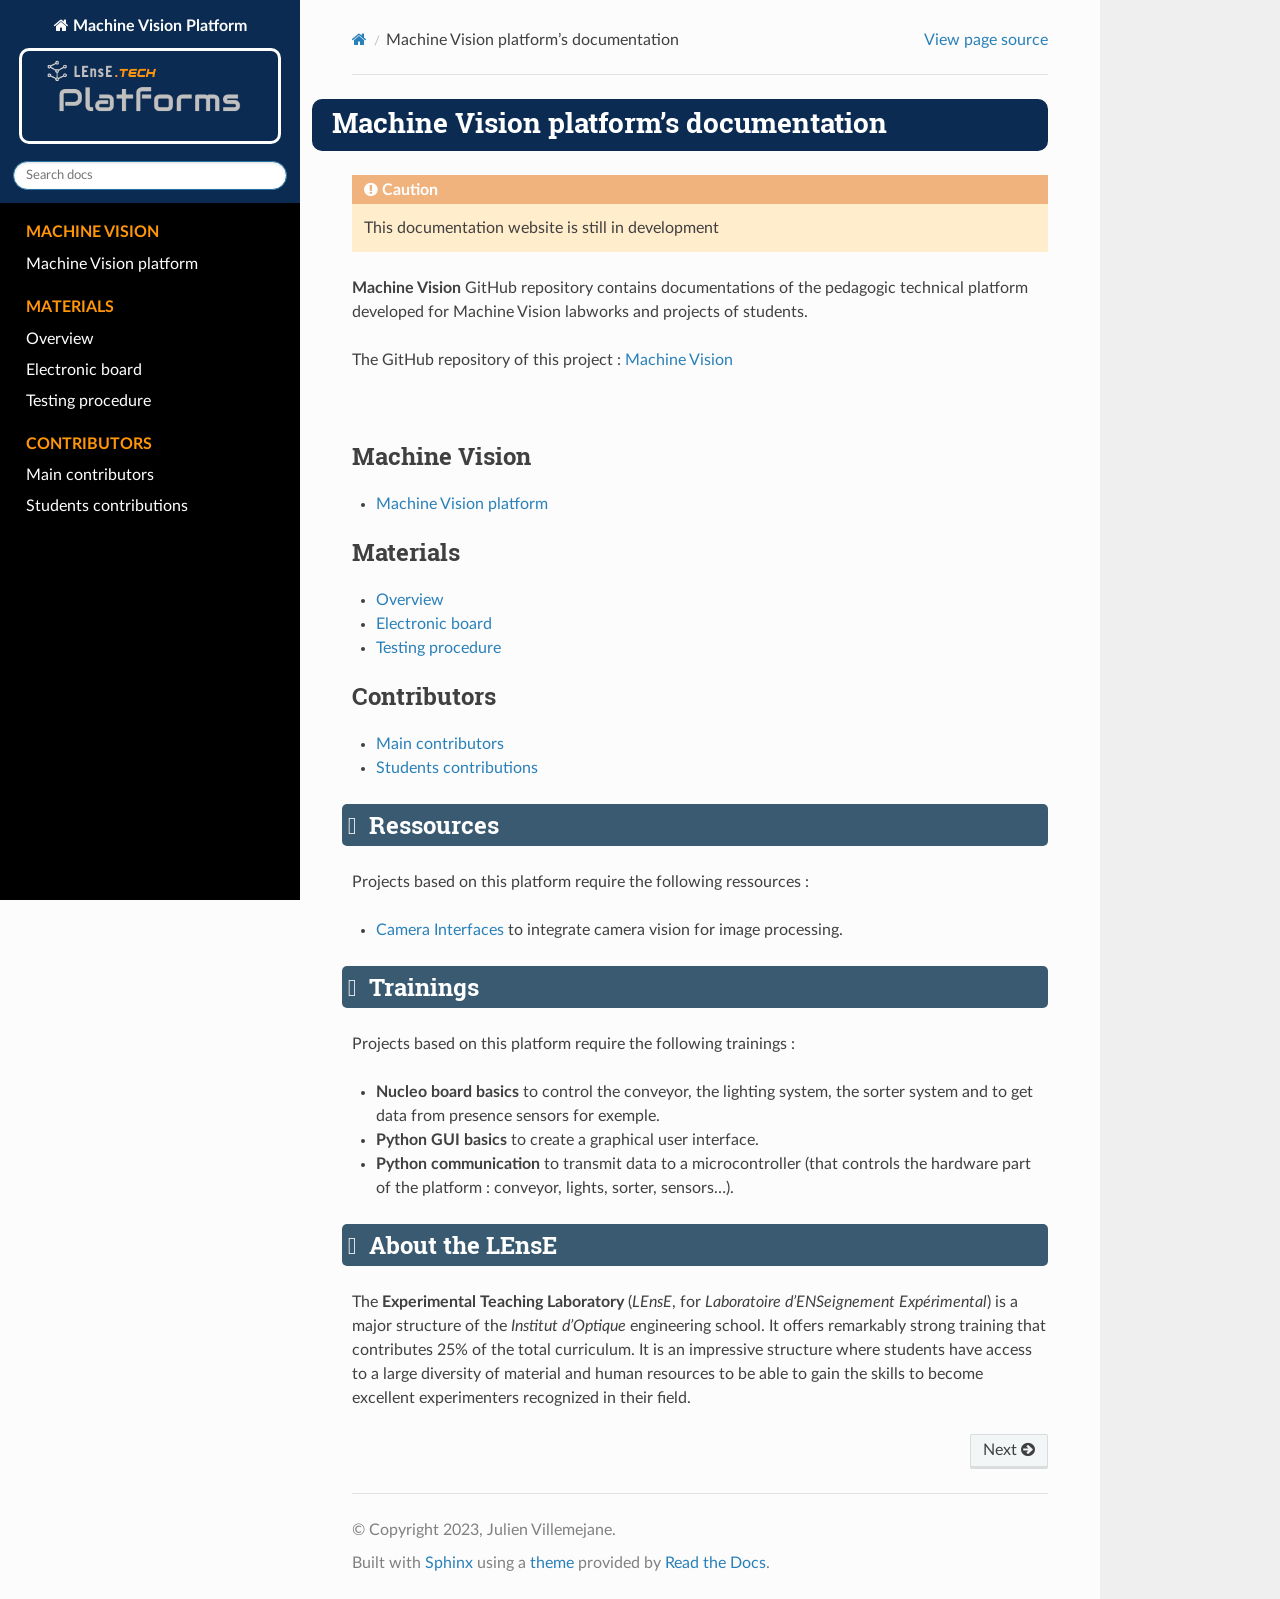
==== commit 87092aac: "deploy: 018843331b4467ff4d55d8699b5ece1de71f92f2" ====
--- a/index.html
+++ b/index.html
@@ -119,6 +119,22 @@
 <li class="toctree-l1"><a class="reference internal" href="contents/other_contributors.html">     Students contributions</a></li>
 </ul>
 </div>
+<section id="ressources">
+<h2>Ressources<a class="headerlink" href="#ressources" title="Link to this heading"></a></h2>
+<p>Projects based on this platform require the following ressources :</p>
+<ul class="simple">
+<li><p><a class="reference external" href="https://iogs-lense-ressources.github.io/camera-gui/">Camera Interfaces</a> to integrate camera vision for image processing.</p></li>
+</ul>
+</section>
+<section id="trainings">
+<h2>Trainings<a class="headerlink" href="#trainings" title="Link to this heading"></a></h2>
+<p>Projects based on this platform require the following trainings :</p>
+<ul class="simple">
+<li><p><strong>Nucleo board basics</strong> to control the conveyor, the lighting system, the sorter system and to get data from presence sensors for exemple.</p></li>
+<li><p><strong>Python GUI basics</strong> to create a graphical user interface.</p></li>
+<li><p><strong>Python communication</strong> to transmit data to a microcontroller (that controls the hardware part of the platform : conveyor, lights, sorter, sensors…).</p></li>
+</ul>
+</section>
 <section id="about-the-lense">
 <h2>About the LEnsE<a class="headerlink" href="#about-the-lense" title="Link to this heading"></a></h2>
 <p>The <strong>Experimental Teaching Laboratory</strong> (<em>LEnsE</em>, for <em>Laboratoire d’ENSeignement Expérimental</em>) is a major structure of the <em>Institut d’Optique</em> engineering school. It offers remarkably strong training that contributes 25% of the total curriculum. It is an impressive structure where students have access to a large diversity of material and human resources to be able to gain the skills to become excellent experimenters recognized in their field.</p>
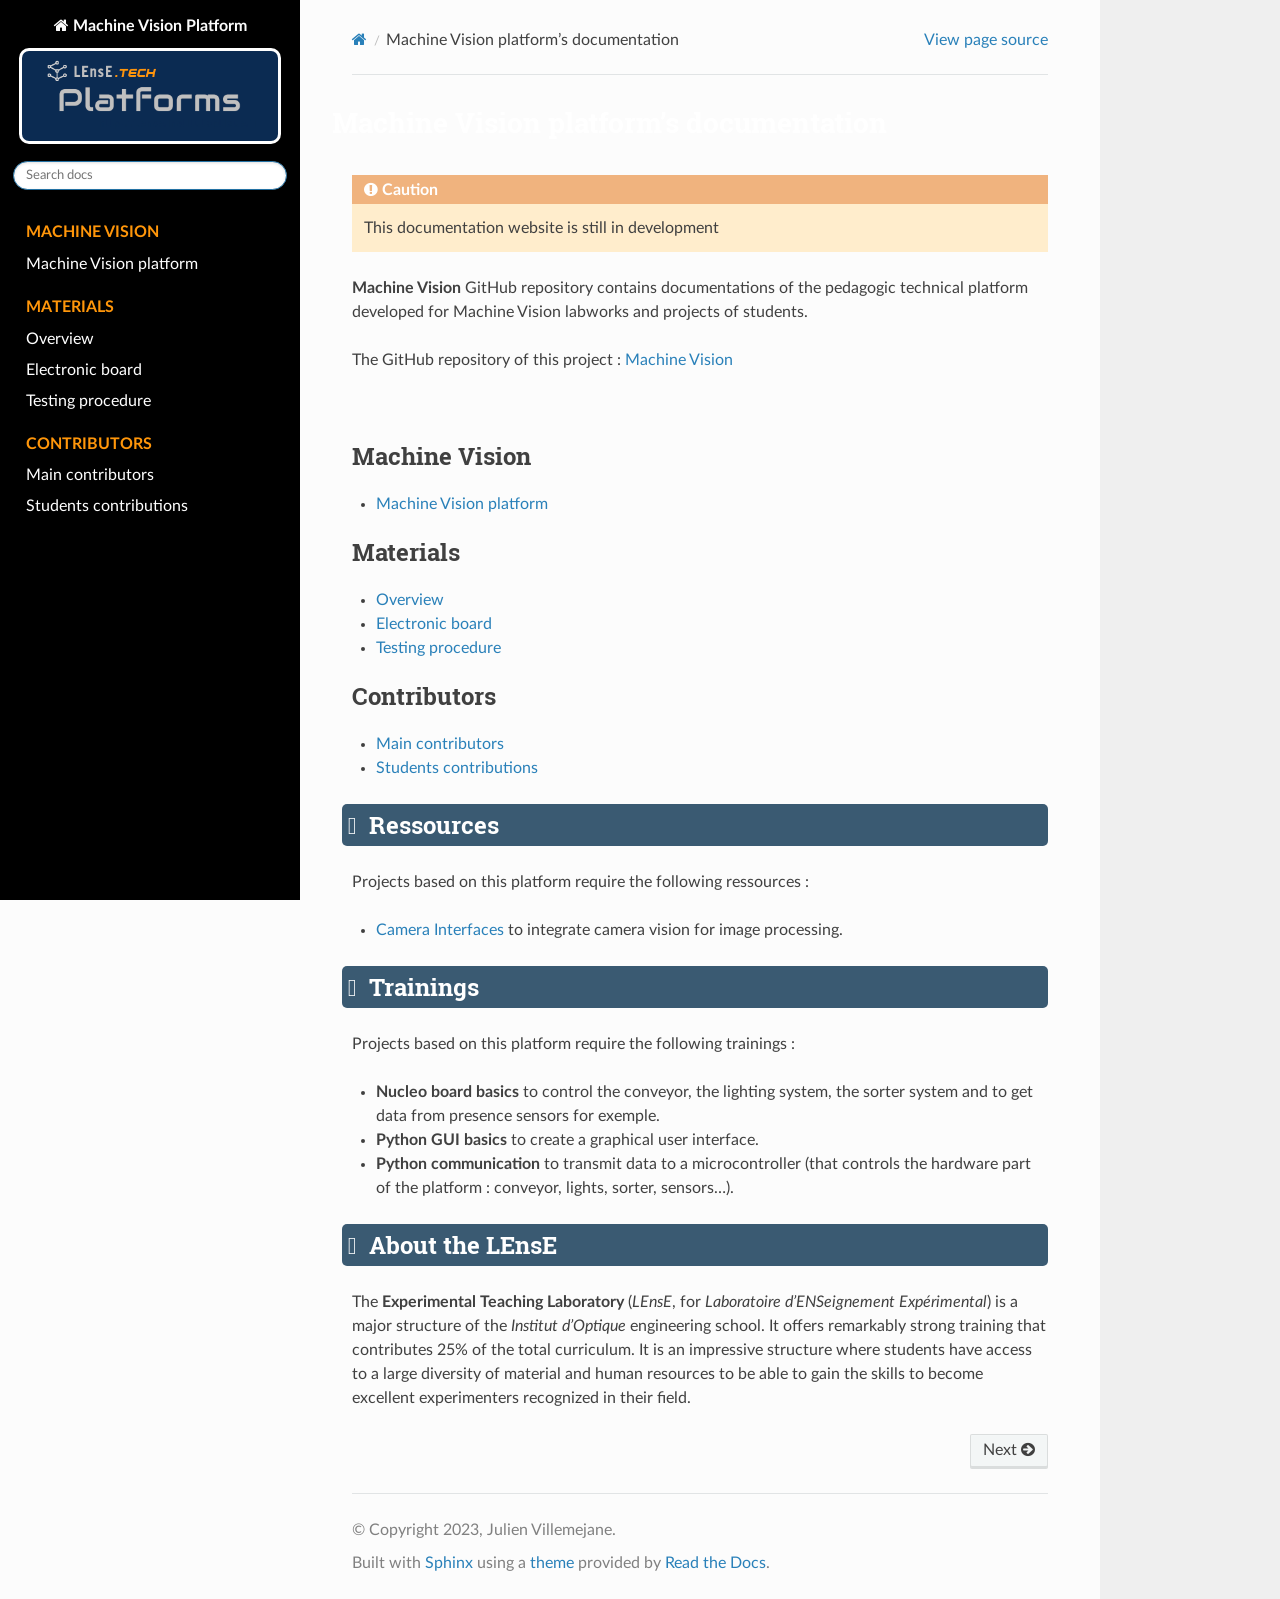
==== commit 57f4a01f: "deploy: 1901ba623d2323d4eb45a617c672028cd8ee9a91" ====
--- a/index.html
+++ b/index.html
@@ -7,7 +7,7 @@
   <title>Machine Vision platform’s documentation &mdash; Machine Vision Platform 0.2 documentation</title>
       <link rel="stylesheet" type="text/css" href="_static/pygments.css?v=80d5e7a1" />
       <link rel="stylesheet" type="text/css" href="_static/css/theme.css?v=19f00094" />
-      <link rel="stylesheet" type="text/css" href="_static/css/lense-platforms.css?v=bcf694b5" />
+      <link rel="stylesheet" type="text/css" href="_static/css/lense-platforms.css?v=6c23452e" />
 
   
   <!--[if lt IE 9]>
--- a/_static/css/lense-platforms.css
+++ b/_static/css/lense-platforms.css
@@ -1,8 +1,16 @@
 :root {
   --iogs-orange: rgb(255, 150, 10);
   --iogs-violet: rgb(10, 50, 80);
-  --background: rgb(11, 43, 82);	
+  --platforms: rgb(11, 43, 82);	
+  --platforms-light: rgba(11, 43, 82, 0.7);	
+  --ressources: rgb(217, 128, 78);
+  --ressources-light: rgba(217, 128, 78, 0.8);
+  --training: rgb(52, 162, 189);	
+  --training-light: rgba(52, 162, 189, 0.8);
+  --procedures: rgb(47, 167, 96);
+  --procedures-light: rgba(47, 167, 96, 0.8);
 }
+
   /*<img src="[data-uri]">*/
 
 /* Left menu */
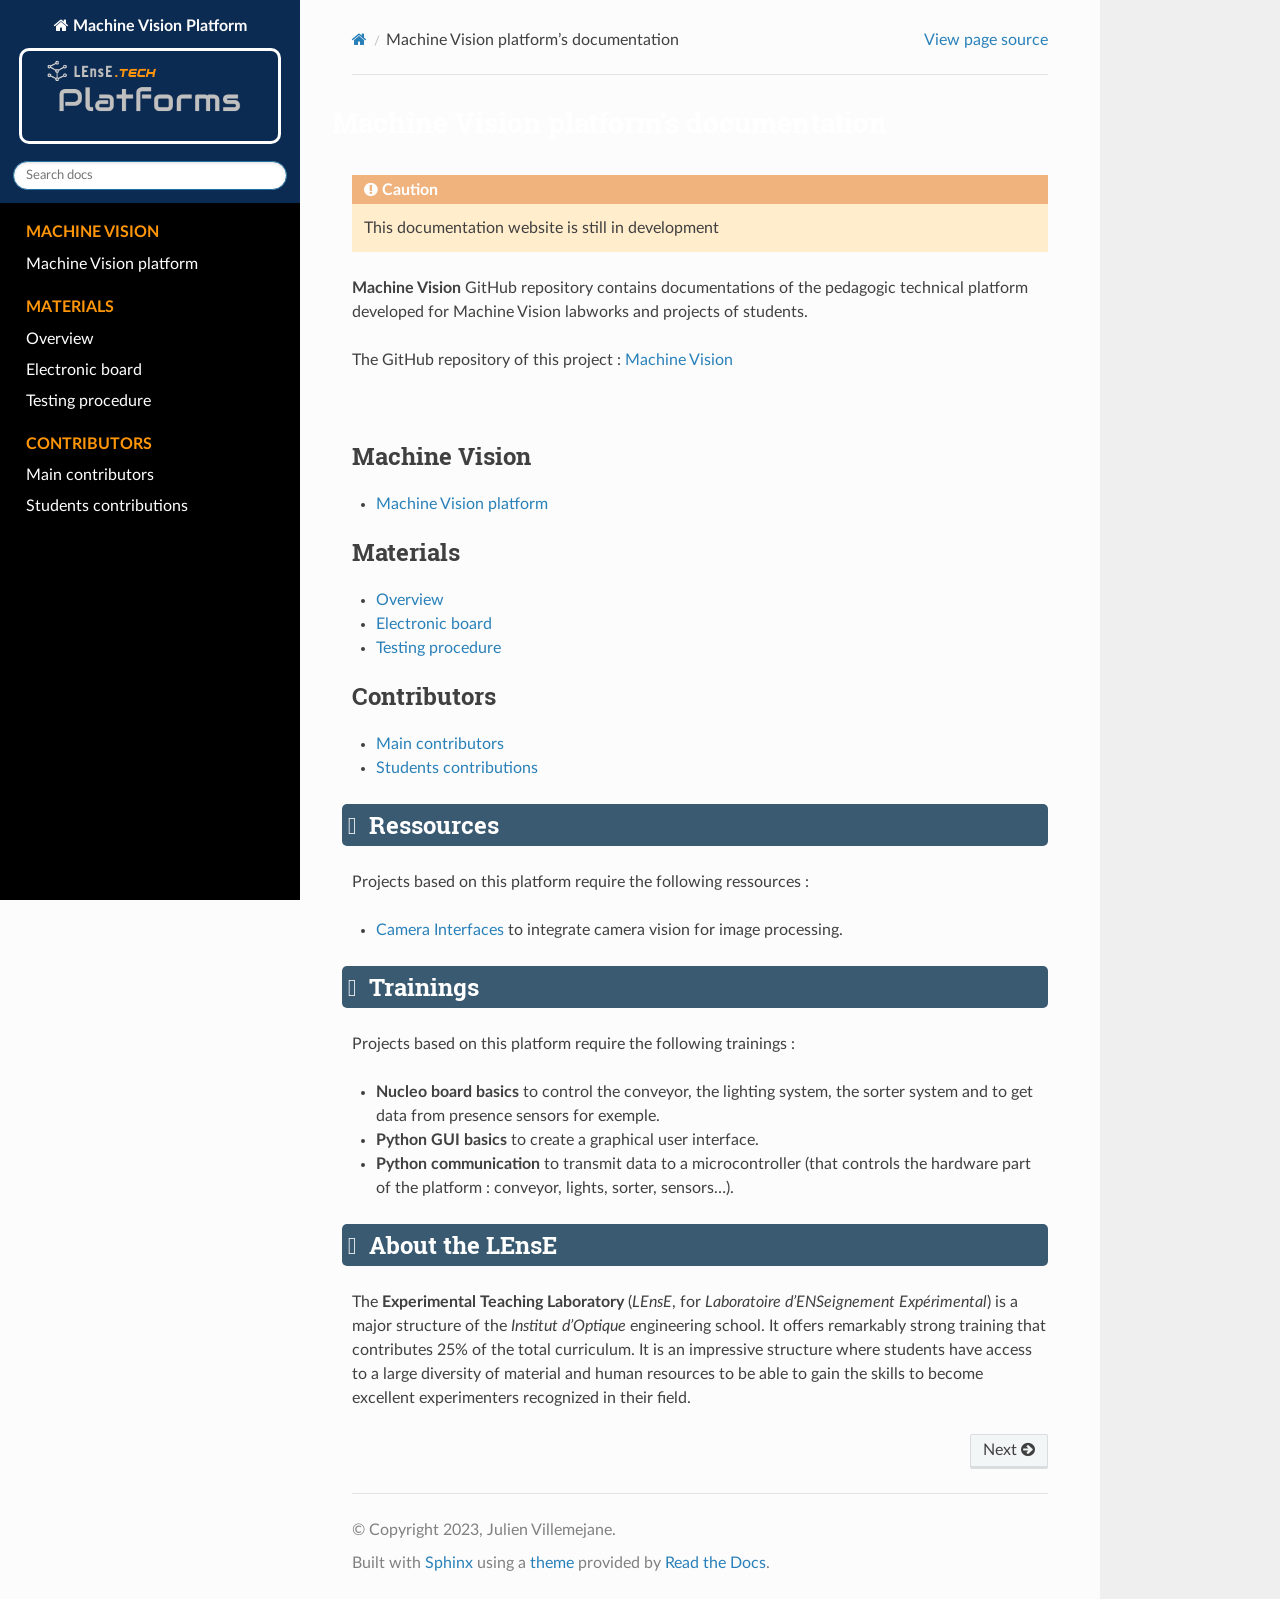
==== commit 1839a3f3: "deploy: 8b5d9390be5f0082feca52f3d27435d4d0096db1" ====
--- a/index.html
+++ b/index.html
@@ -7,7 +7,8 @@
   <title>Machine Vision platform’s documentation &mdash; Machine Vision Platform 0.2 documentation</title>
       <link rel="stylesheet" type="text/css" href="_static/pygments.css?v=80d5e7a1" />
       <link rel="stylesheet" type="text/css" href="_static/css/theme.css?v=19f00094" />
-      <link rel="stylesheet" type="text/css" href="_static/css/lense-platforms.css?v=6c23452e" />
+      <link rel="stylesheet" type="text/css" href="_static/css/lense-platforms.css?v=f464033f" />
+      <link rel="stylesheet" type="text/css" href="_static/css/links.css?v=7a4609b2" />
 
   
   <!--[if lt IE 9]>
--- a/_static/css/lense-platforms.css
+++ b/_static/css/lense-platforms.css
@@ -1,6 +1,7 @@
 :root {
   --iogs-orange: rgb(255, 150, 10);
   --iogs-violet: rgb(10, 50, 80);
+  --iogs-violet-light: rgba(10, 50, 80, 0.2);
   --platforms: rgb(11, 43, 82);	
   --platforms-light: rgba(11, 43, 82, 0.7);	
   --ressources: rgb(217, 128, 78);
@@ -26,7 +27,7 @@
 
 .wy-side-nav-search{
 	color: white;			
-	background-color: var(--background);
+	background-color: var(--platforms);
 }
 
 .wy-side-nav-search>a img.logo{
--- a/_static/css/links.css
+++ b/_static/css/links.css
@@ -0,0 +1,23 @@
+
+/* Link for GitHub */
+.linkgit { 
+	text-align: center;
+	display: inline;
+	vertical-align: middle;  }
+
+.linkgit .data { 
+	line-height: 1.2em; 
+	color: #666; }
+.linkgit  a {
+	text-decoration: none;
+	color: #1A3155;
+	border: solid 1px #1A3155;
+	border-radius: 10px;
+	padding: 2px 5px 2px 5px;
+	background: #cccccc;
+	transition: all 0.35s; }
+	
+.linkgit a:hover, .linkgit a.open { 
+	text-decoration: none; 
+	background: #1A3155;
+	color: white;	}
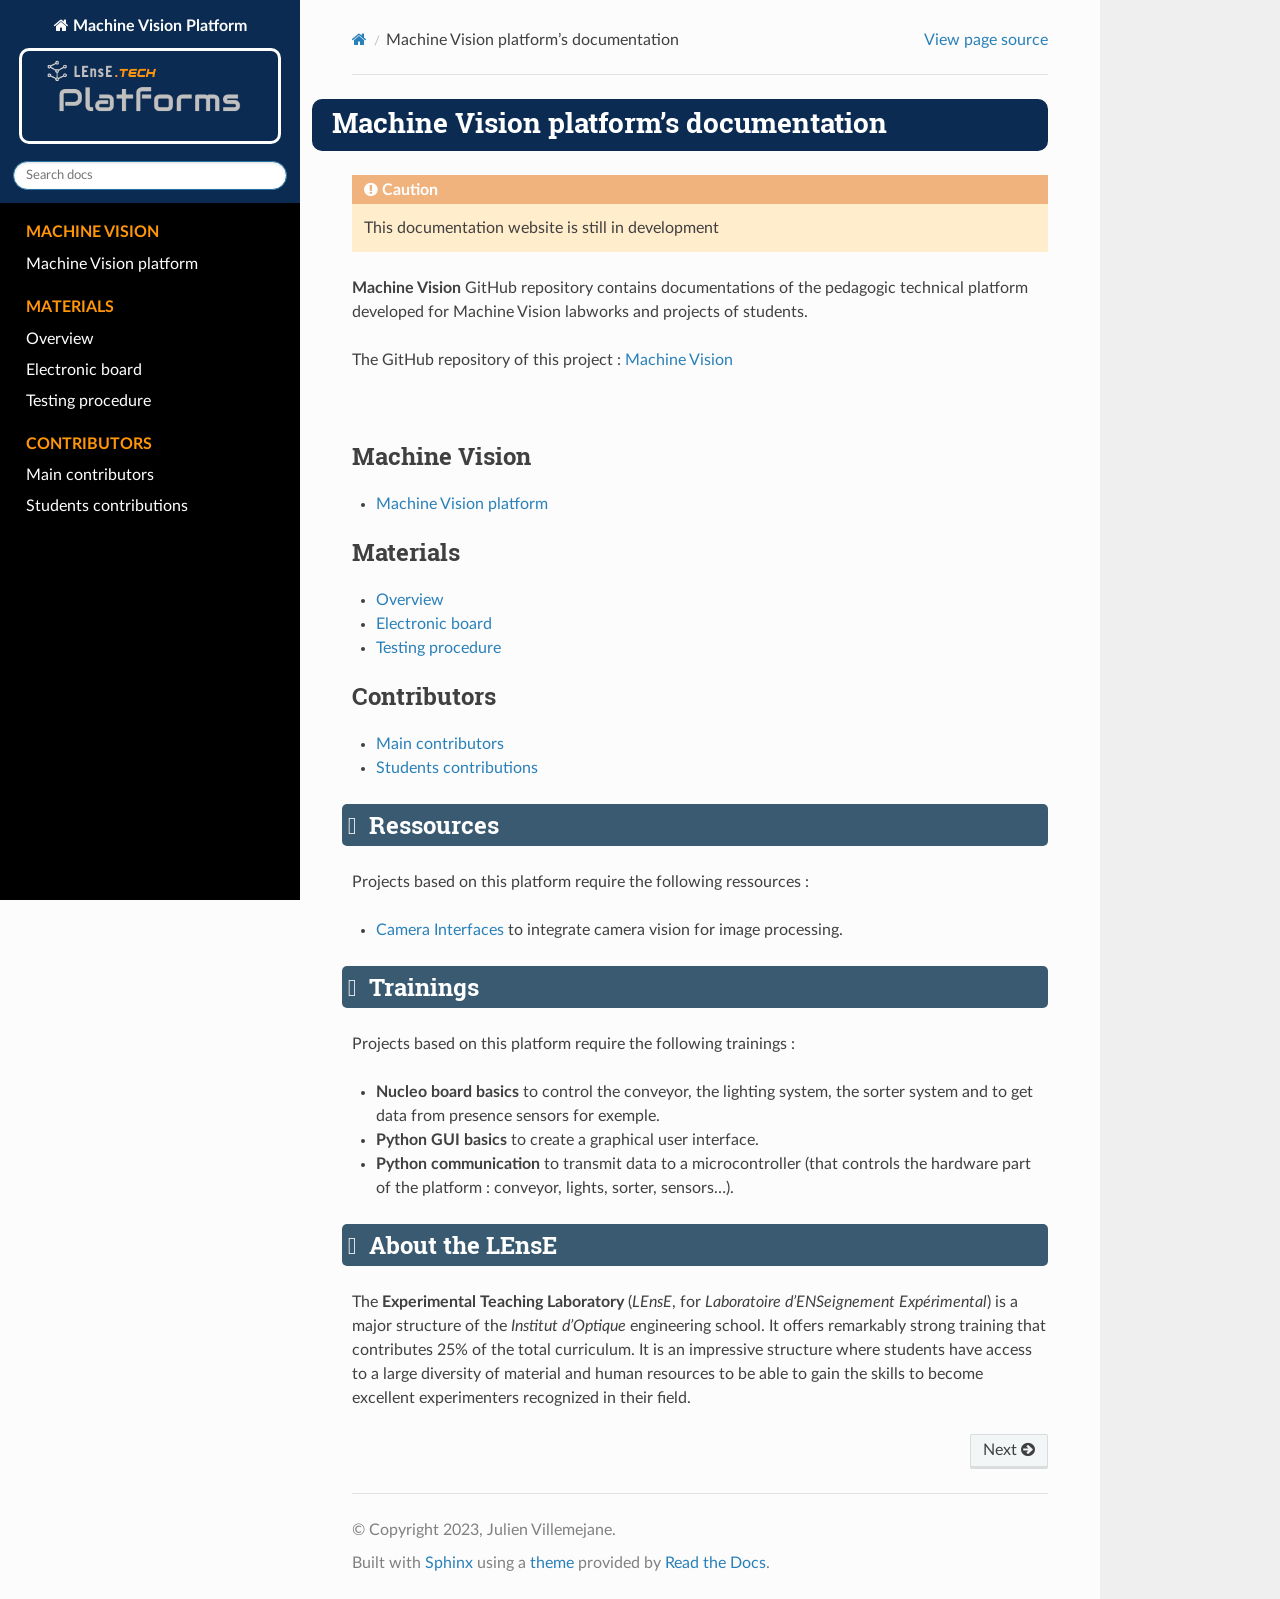
==== commit a3abadd5: "deploy: a7fe34d7fdc356e0ab7256e443ffa75a9448d6c4" ====
--- a/index.html
+++ b/index.html
@@ -7,7 +7,7 @@
   <title>Machine Vision platform’s documentation &mdash; Machine Vision Platform 0.2 documentation</title>
       <link rel="stylesheet" type="text/css" href="_static/pygments.css?v=80d5e7a1" />
       <link rel="stylesheet" type="text/css" href="_static/css/theme.css?v=19f00094" />
-      <link rel="stylesheet" type="text/css" href="_static/css/lense-platforms.css?v=f464033f" />
+      <link rel="stylesheet" type="text/css" href="_static/css/lense-platforms.css?v=64eb0f87" />
       <link rel="stylesheet" type="text/css" href="_static/css/links.css?v=7a4609b2" />
 
   
--- a/_static/css/lense-platforms.css
+++ b/_static/css/lense-platforms.css
@@ -43,7 +43,7 @@
 
 /* Titles and paragraphs */
 h1{
-	background: var(--background); 
+	background: var(--platforms); 
 	color: white;
 	margin-left: -40px;
 	padding: 5px 10px 10px 20px;
